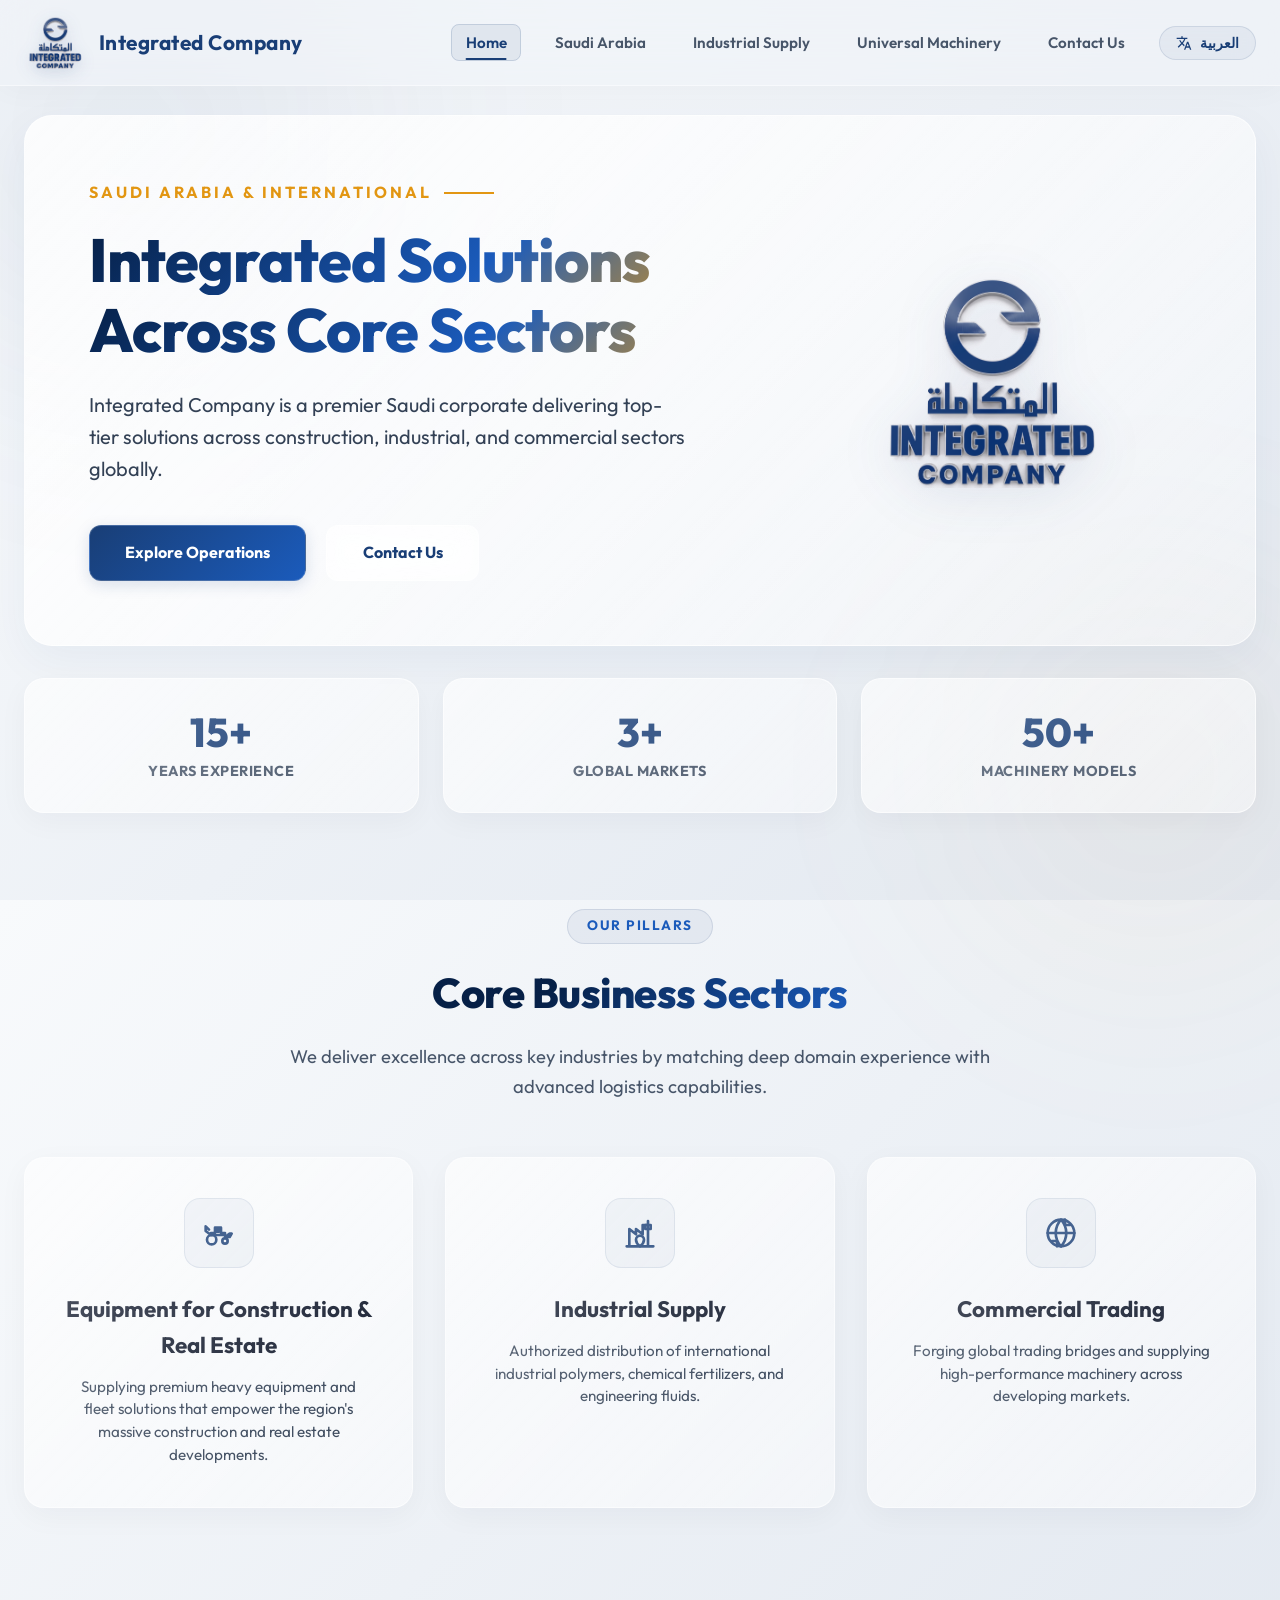
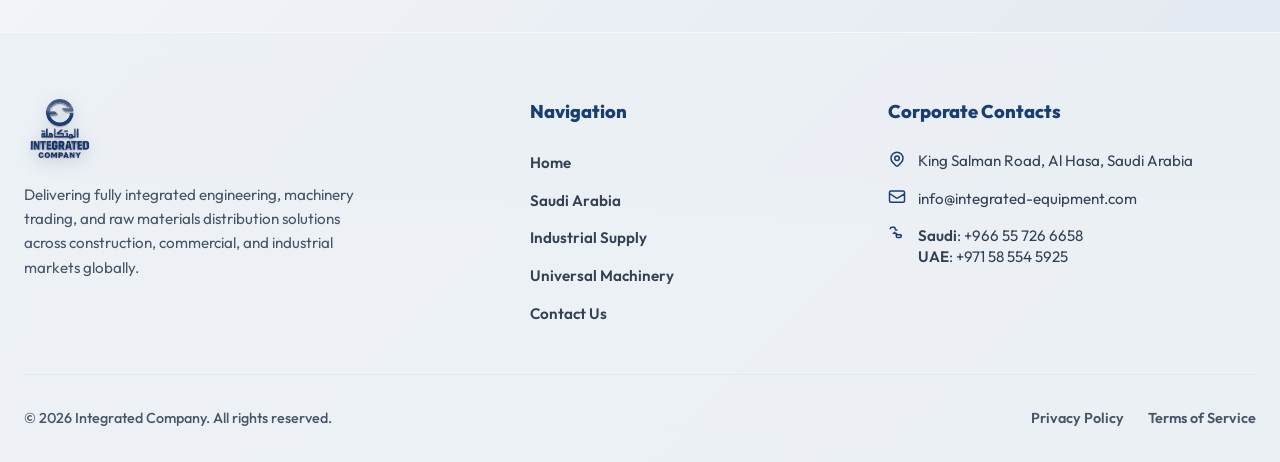
==== index.html @ f2491b8e "Fix Arabic RTL alignment, header order, and form input issues on mobile" ====
<!DOCTYPE html>
<html lang="en" dir="ltr">
<head>
  <meta charset="UTF-8">
  <meta name="viewport" content="width=device-width, initial-scale=1.0">
  <meta name="description" content="Integrated Company - Premium Saudi company delivering integrated engineering, industrial, and heavy machinery solutions across Saudi Arabia and West Africa.">
  <meta name="keywords" content="Integrated Company, Heavy Construction Equipment Saudi, SABIC Fertilizers Senegal, HDPE Polymers Dakar, NATIONAL Lubricants Senegal, Develon West Africa, Universal Machinery Group">

    <!-- SEO Meta Tags -->
    <meta name="robots" content="index, follow">
    <meta name="author" content="Integrated Company">
    <link rel="canonical" href="https://www.integrated-equipment.com/">
    <meta name="theme-color" content="#193D77">
    
    <!-- Open Graph -->
    <meta property="og:type" content="website">
    <meta property="og:title" content="Integrated Company - Heavy Equipment & Industrial Supply">
    <meta property="og:description" content="Leading supplier of Develon heavy construction equipment, SABIC industrial chemicals, and Petromin lubricants across Saudi Arabia, UAE, and West Africa.">
    <meta property="og:url" content="https://www.integrated-equipment.com/">
    <meta property="og:image" content="https://www.integrated-equipment.com/saudi_construction.png">
    <meta property="og:site_name" content="Integrated Company">
    <meta property="og:locale" content="en_US">
    <meta property="og:locale:alternate" content="ar_SA">
    
    <!-- Twitter Card -->
    <meta name="twitter:card" content="summary_large_image">
    <meta name="twitter:title" content="Integrated Company - Heavy Equipment & Industrial Supply">
    <meta name="twitter:description" content="Leading supplier of Develon heavy construction equipment, SABIC industrial chemicals, and Petromin lubricants.">
    <meta name="twitter:image" content="https://www.integrated-equipment.com/saudi_construction.png">
    


  <title>Integrated Company | Saudi Arabia & International Solutions</title>
  
  <!-- Favicon -->
  <link rel="icon" type="image/x-icon" href="favicon.ico">
  <link rel="icon" type="image/png" sizes="192x192" href="favicon.png">
  
  <!-- CSS Stylesheet -->
  <link rel="stylesheet" href="style.css?v=2.1">

    <!-- Structured Data -->
    <script type="application/ld+json">
    {
      "@context": "https://schema.org",
      "@type": "Organization",
      "name": "Integrated Company",
      "url": "https://www.integrated-equipment.com",
      "logo": "https://www.integrated-equipment.com/Integrated_Logo.png",
      "description": "Leading supplier of heavy construction equipment, industrial chemicals, and lubricants.",
      "address": {
        "@type": "PostalAddress",
        "streetAddress": "Al Mojil Tower, Level 6, King Salman Road",
        "addressLocality": "Al Hasa",
        "postalCode": "36341",
        "addressCountry": "SA"
      },
      "contactPoint": {
        "@type": "ContactPoint",
        "telephone": "+966557266658",
        "contactType": "sales",
        "email": "info@integrated-equipment.com"
      },
      "sameAs": []
    }
    </script>
</head>
<body>
  <a href="#home-section" class="skip-link" data-i18n="skip_link">Skip to main content</a>

  <!-- Floating Glowing Backdrops -->
  <div class="glow-backdrop"></div>
  <div class="glow-backdrop-2"></div>

  <!-- Header & Glass Navbar -->
  <header class="navbar" id="main-navbar">
    <div class="container">
      <a href="#" class="nav-brand" id="brand-link">
        <img src="Integrated_Logo.png" alt="Integrated Company Logo">
        <span data-i18n="nav_brand">Integrated Company</span>
      </a>
      
      <!-- Desktop Navigation -->
      <nav aria-label="Main navigation">
        <ul class="nav-links" id="navbar-links">
          <li class="active" data-page="home"><a href="#home" data-i18n="nav_home" aria-current="page">Home</a></li>
          <li data-page="saudi"><a href="#saudi" data-i18n="nav_saudi">Saudi Arabia</a></li>
          <li data-page="senegal"><a href="#senegal" data-i18n="nav_senegal">Senegal Branch</a></li>
          <li data-page="universal"><a href="#universal" data-i18n="nav_universal">Universal Machinery</a></li>
          <li data-page="contact"><a href="#contact" data-i18n="nav_contact">Contact Us</a></li>
          <li>
            <button class="btn-lang" id="lang-toggle-btn" aria-label="Switch language">
              <svg xmlns="http://www.w3.org/2000/svg" viewBox="0 0 24 24" aria-hidden="true"><path d="M12.87 15.07l-2.54-2.51.03-.03c1.74-1.94 2.98-4.17 3.71-6.53H17V4h-7V2H8v2H1v1.99h11.17C11.5 7.92 10.44 9.75 9 11.35 8.07 10.32 7.3 9.19 6.69 8h-2c.73 1.63 1.73 3.17 2.98 4.56l-5.09 5.02L4 19l5-5 3.11 3.11.76-2.04zM18.5 10h-2L12 22h2l1.12-3h4.75L21 22h2l-4.5-12zm-2.62 7l1.62-4.33L19.12 17h-3.24z"/></svg>
              <span id="lang-text">العربية</span>
            </button>
          </li>
        </ul>
      </nav>

      <!-- Mobile Menu Button -->
      <button class="mobile-menu-btn" id="mobile-toggle" aria-label="Toggle Menu">
        &#9776;
      </button>
    </div>
  </header>

  <!-- Mobile Menu Blur Backdrop -->
  <div class="mobile-menu-overlay" id="menu-overlay" aria-hidden="true"></div>

  <!-- Main Website Content -->
  <main>
    <div class="container">
      
      <!-- ==================== HOME PAGE ==================== -->
      <section id="home-section" class="page-section active">
        <!-- ==================== FLAGSHIP HERO BAR ==================== -->
        <div class="hero-bar-container glass-card">
          <div class="hero-bar-content">
            <div class="hero-tagline">
              <span data-i18n="hero_tagline">Saudi Arabia & International</span>
            </div>
            <h1 class="hero-title" id="main-hero-title">
              <span data-i18n="hero_title_1">Integrated Solutions</span>
              <span data-i18n="hero_title_2">Across Core Sectors</span>
            </h1>
            <p class="hero-desc" data-i18n="hero_desc">
              Integrated Company is a premier Saudi corporate delivering top-tier solutions across construction, industrial, and commercial sectors globally.
            </p>
            <div class="hero-buttons">
              <a href="#saudi" class="btn btn-primary" id="hero-btn-explore" data-i18n="hero_btn_explore">Explore Operations</a>
              <a href="#contact" class="btn btn-secondary" id="hero-btn-contact" data-i18n="hero_btn_contact">Contact Us</a>
            </div>
          </div>
          
          <div class="hero-bar-visual">
            <img src="Integrated_Logo.png" alt="Integrated Company Emblem" class="hero-bar-logo" width="250" height="250">
          </div>
        </div>

        <!-- Flagship Quick Stats Bar -->
        <div class="hero-stats-row">
          <div class="glass-card stat-box">
            <div class="stat-number">15+</div>
            <div class="stat-label" data-i18n="stat_years">Years Experience</div>
          </div>
          <div class="glass-card stat-box">
            <div class="stat-number">3+</div>
            <div class="stat-label" data-i18n="stat_markets">Global Markets</div>
          </div>
          <div class="glass-card stat-box">
            <div class="stat-number">50+</div>
            <div class="stat-label" data-i18n="stat_machinery">Machinery Models</div>
          </div>
        </div>

        <!-- Corporate Core Sectors Grid -->
        <div class="home-sectors">
          <div class="section-header">
            <span class="section-badge" data-i18n="sectors_badge">Our Pillars</span>
            <h2 class="section-title"><span data-i18n="sectors_title">Core Business Sectors</span></h2>
            <p class="section-desc" data-i18n="sectors_desc">We deliver excellence across key industries by matching deep domain experience with advanced logistics capabilities.</p>
          </div>
          
          <div class="sectors-grid">
            <!-- Construction Sector -->
            <div class="glass-card sector-card">
              <div class="sector-icon">
                <svg xmlns="http://www.w3.org/2000/svg" width="32" height="32" viewBox="0 0 24 24" fill="none" stroke="currentColor" stroke-width="2" stroke-linecap="round" stroke-linejoin="round" aria-hidden="true">
                  <!-- Wheels -->
                  <circle cx="6.5" cy="17" r="3.5"/>
                  <circle cx="16.5" cy="18" r="2"/>
                  <!-- Chassis & Cab -->
                  <path d="M6 13.5h10.5V12h-3V8H9v4H6z" />
                  <rect x="10" y="9" width="2" height="2" />
                  <!-- Front Loader Bucket -->
                  <path d="M16.5 15h3.5l1.5-2.5h-1.5l-3.5 2.5z" />
                  <!-- Rear Digging Backhoe Arm -->
                  <path d="M6 13.5L2 10.5V7l2.5 2.5" />
                </svg>
              </div>
              <h3 data-i18n="sector_const_title">Equipment for Construction & Real Estate</h3>
              <p data-i18n="sector_const_desc">Supplying premium heavy equipment and fleet solutions that empower the region's massive construction and real estate developments.</p>
            </div>
            
            <!-- Industrial Sector -->
            <div class="glass-card sector-card">
              <div class="sector-icon">
                <svg xmlns="http://www.w3.org/2000/svg" width="32" height="32" viewBox="0 0 24 24" fill="none" stroke="currentColor" stroke-width="2" stroke-linecap="round" stroke-linejoin="round" aria-hidden="true">
                  <path d="M2 22h20M4 22V9l5 4V9l5 4V6h4v16" />
                  <path d="M16 6h4v3h-4zM18 3v3" />
                  <path d="M12 14a3 3 0 0 1 3 3c0 2.5-3 5-3 5s-3-2.5-3-5a3 3 0 0 1 3-3z" />
                </svg>
              </div>
              <h3 data-i18n="sector_ind_title">Industrial Supply</h3>
              <p data-i18n="sector_ind_desc">Authorized distribution of international industrial polymers, chemical fertilizers, and engineering fluids.</p>
            </div>
            
            <!-- Commercial Sector -->
            <div class="glass-card sector-card">
              <div class="sector-icon">
                <svg xmlns="http://www.w3.org/2000/svg" width="32" height="32" viewBox="0 0 24 24" fill="none" stroke="currentColor" stroke-width="2" stroke-linecap="round" stroke-linejoin="round" aria-hidden="true">
                  <circle cx="12" cy="12" r="10" />
                  <path d="M2 12h20M12 2a15.3 15.3 0 0 1 4 10 15.3 15.3 0 0 1-4 10 15.3 15.3 0 0 1-4-10 15.3 15.3 0 0 1 4-10z" />
                  <path d="M19 6h-4V2M5 18h4v4" />
                </svg>
              </div>
              <h3 data-i18n="sector_comm_title">Commercial Trading</h3>
              <p data-i18n="sector_comm_desc">Forging global trading bridges and supplying high-performance machinery across developing markets.</p>
            </div>
          </div>
        </div>
      </section>

      <!-- ==================== SAUDI ARABIA OPERATIONS ==================== -->
      <section id="saudi-section" class="page-section">
        <div class="section-header">
          <span class="section-badge" data-i18n="saudi_badge">Local Market Expertise</span>
          <h2 class="section-title"><span data-i18n="saudi_title">Saudi Arabia Operations</span></h2>
          <p class="section-desc" data-i18n="saudi_desc">Providing heavy machinery logistics and shaping landscapes through specialized construction management inside the Kingdom.</p>
        </div>

        <div class="saudi-split">
          <div class="saudi-media">
            <img src="saudi_construction.png" alt="Riyadh Skyscraper Construction" loading="lazy" width="800" height="600">
          </div>
          <div class="saudi-content">
            <h3 data-i18n="saudi_subtitle">Pioneering Real Estate & Fleet Solutions</h3>
            <p data-i18n="saudi_text_1">
              In Saudi Arabia, we operate at the intersection of infrastructure development and heavy machinery trading. We specialize in the trading of high-quality heavy construction equipment and are actively engaged in the real estate sector.
            </p>
            <p data-i18n="saudi_text_2">
              Our project management division leads high-end construction efforts, executing specialized projects with uncompromising quality standards and absolute efficiency.
            </p>
            <ul class="saudi-feature-list">
              <li>
                <svg xmlns="http://www.w3.org/2000/svg" fill="none" viewBox="0 0 24 24" stroke="currentColor" aria-hidden="true"><path stroke-linecap="round" stroke-linejoin="round" stroke-width="2.5" d="M5 13l4 4L19 7"/></svg>
                <span data-i18n="saudi_feat_1">Comprehensive Fleet Solutions</span>
              </li>
              <li>
                <svg xmlns="http://www.w3.org/2000/svg" fill="none" viewBox="0 0 24 24" stroke="currentColor" aria-hidden="true"><path stroke-linecap="round" stroke-linejoin="round" stroke-width="2.5" d="M5 13l4 4L19 7"/></svg>
                <span data-i18n="saudi_feat_2">Elite Real Estate Development</span>
              </li>
              <li>
                <svg xmlns="http://www.w3.org/2000/svg" fill="none" viewBox="0 0 24 24" stroke="currentColor" aria-hidden="true"><path stroke-linecap="round" stroke-linejoin="round" stroke-width="2.5" d="M5 13l4 4L19 7"/></svg>
                <span data-i18n="saudi_feat_3">Advanced Project Management</span>
              </li>
            </ul>
          </div>
        </div>

        <!-- Equipment trading grid -->
        <h3 class="equipment-section-title" data-i18n="saudi_eq_title">Our Heavy Construction Equipment Catalog</h3>
        <div class="equipment-grid">
          <!-- Grader -->
          <div class="glass-card equipment-card">
            <div class="equipment-icon-container">
              <svg xmlns="http://www.w3.org/2000/svg" width="28" height="28" viewBox="0 0 24 24" fill="none" stroke="currentColor" stroke-width="2" stroke-linecap="round" stroke-linejoin="round" aria-hidden="true">
                <circle cx="16" cy="17" r="2" />
                <circle cx="20" cy="17" r="2" />
                <circle cx="5" cy="17" r="2" />
                <line x1="9" y1="18" x2="13" y2="15" />
                <path d="M5 15h1v-2l8-3h2v4h4v3" />
                <rect x="11" y="6" width="4" height="4" rx="1" />
                <line x1="13" y1="6" x2="13" y2="10" />
              </svg>
            </div>
            <h4 data-i18n="eq_grader_name">Motor Grader</h4>
            <p data-i18n="eq_grader_desc">Engineered for absolute leveling precision in road building and large scale architectural site preparation.</p>
          </div>
          <!-- Dozer -->
          <div class="glass-card equipment-card">
            <div class="equipment-icon-container">
              <svg xmlns="http://www.w3.org/2000/svg" width="28" height="28" viewBox="0 0 24 24" fill="none" stroke="currentColor" stroke-width="2" stroke-linecap="round" stroke-linejoin="round" aria-hidden="true">
                <rect x="4" y="14" width="13" height="4" rx="2" />
                <path d="M19 18v-5l2-1" />
                <path d="M14 15l5 1" />
                <path d="M6 14V8h6v6" />
                <rect x="8" y="9.5" width="2.5" height="2.5" />
                <path d="M4 15H2v-3" />
              </svg>
            </div>
            <h4 data-i18n="eq_dozer_name">Crawler Dozer</h4>
            <p data-i18n="eq_dozer_desc">Massive pushing power combined with heavy tracks for earthmoving across harsh desert environments.</p>
          </div>
          <!-- Backhoe -->
          <div class="glass-card equipment-card">
            <div class="equipment-icon-container">
              <svg xmlns="http://www.w3.org/2000/svg" width="28" height="28" viewBox="0 0 24 24" fill="none" stroke="currentColor" stroke-width="2" stroke-linecap="round" stroke-linejoin="round" aria-hidden="true">
                <circle cx="14" cy="16" r="3" />
                <circle cx="6" cy="17" r="2" />
                <path d="M6 15h11v-4H12V7H8v4H6z" />
                <path d="M6 14H2l-1-3h2l1 2" />
                <path d="M17 14h2l2.5-3.5 0.5-3.5-1.5 1" />
                <path d="M19 7l1.5-1.5" />
              </svg>
            </div>
            <h4 data-i18n="eq_backhoe_name">Backhoe Loader</h4>
            <p data-i18n="eq_backhoe_desc">Unmatched versatility combining a strong front loader bucket and high-reach rear digging arm.</p>
          </div>
          <!-- Excavator -->
          <div class="glass-card equipment-card">
            <div class="equipment-icon-container">
              <svg xmlns="http://www.w3.org/2000/svg" width="28" height="28" viewBox="0 0 24 24" fill="none" stroke="currentColor" stroke-width="2" stroke-linecap="round" stroke-linejoin="round" aria-hidden="true">
                <rect x="3" y="16" width="12" height="3" rx="1.5" />
                <path d="M5 16V9h6v3h3v4z" />
                <path d="M11 11l4-5 3.5 3L20 13" />
                <path d="M19.5 12.5l1.5 2h-2.5z" />
              </svg>
            </div>
            <h4 data-i18n="eq_excavator_name">Heavy Excavator</h4>
            <p data-i18n="eq_excavator_desc">High breakout forces for deep trenching, rock breaking, demolition, and massive bulk earth works.</p>
          </div>
        </div>
      </section>

      <!-- ==================== INDUSTRIAL SUPPLY & GLOBAL DISTRIBUTION ==================== -->
      <section id="senegal-section" class="page-section">
        <div class="section-header">
          <span class="section-badge" data-i18n="senegal_badge">Global Hub</span>
          <h2 class="section-title"><span data-i18n="senegal_title">Industrial Supply & Distribution</span></h2>
          <p class="section-desc" data-i18n="senegal_desc">Serving as the trusted global supplier of premium industrial polymers, agricultural agri-nutrients, and high-performance lubricants.</p>
        </div>

        <div class="senegal-split">
          <div class="senegal-content">
            <h3 data-i18n="senegal_subtitle">Global Industrial Supply & Authorized Distribution</h3>
            <p data-i18n="senegal_text_1">
              Integrated Company is an approved distributor of world-class materials and petrochemical products, primarily supplying industry-leading <strong>SABIC</strong> polymers and agri-nutrients, alongside premium <strong>PETROLUBE</strong> lubricants and engineering fluids.
            </p>
            <p data-i18n="senegal_text_2">
              We are actively increasing our supply footprint around the world and constantly expanding our product catalog. By maintaining robust, high-performance global supply chains, we support agricultural expansion, packaging manufacturers, and automotive fleets across developing international markets.
            </p>
            
            <!-- Strategic Brands Logos -->
            <div class="authorized-brands-container">
              <span class="authorized-brands-label" data-i18n="authorized_brands_label">Strategic Partners & Authorized Brands</span>
              <div class="authorized-brands-logos">
                <!-- SABIC Brand Badge -->
                <div class="brand-badge-item">
                  <img src="sabic_logo.png" alt="SABIC Logo" class="brand-logo-img" loading="lazy" width="120" height="38">
                </div>
                <!-- PETROLUBE Brand Badge -->
                <div class="brand-badge-item">
                  <svg class="brand-logo-svg" viewBox="0 0 180 50" xmlns="http://www.w3.org/2000/svg" aria-hidden="true">
                    <g transform="skewX(-12) translate(12, 3)">
                      <!-- Top slanted lines of PETROLUBE flag -->
                      <line x1="25" y1="4" x2="85" y2="4" stroke="#005A36" stroke-width="2.5" />
                      <line x1="23" y1="8" x2="83" y2="8" stroke="#005A36" stroke-width="2.5" />
                      <line x1="21" y1="12" x2="81" y2="12" stroke="#005A36" stroke-width="2.5" />
                      
                      <!-- PETRO text -->
                      <text x="0" y="44" font-family="'Outfit', 'Inter', sans-serif" font-weight="900" font-size="28" fill="#005A36">PETRO</text>
                      
                      <!-- LUBE Green Slanted Block -->
                      <polygon points="102,15 174,15 166,46 94,46" fill="#005A36" />
                      
                      <!-- LUBE text in gold inside the block -->
                      <text x="104" y="39" font-family="'Outfit', 'Inter', sans-serif" font-weight="900" font-size="25" fill="#F4B223">LUBE</text>
                    </g>
                  </svg>
                </div>
              </div>
            </div>
          </div>
          <div class="senegal-media">
            <img src="senegal_branch.png" alt="Industrial Supply and Polymers Showcase" loading="lazy" width="800" height="600">
          </div>
        </div>

        <!-- Distributed Products Grid -->
        <div class="distribution-grid">
          <!-- SABIC Polymers -->
          <div class="glass-card dist-card">
            <span class="dist-tag" data-i18n="dist_tag_plastic">Manufacturing</span>
            <h4 data-i18n="dist_hdpe_title">SABIC Polymers</h4>
            <p data-i18n="dist_hdpe_desc">
              High-density polyethylene (HDPE) and polypropylene (PP) polymers essential for blowing extrusion, injection molding, and agricultural pipe manufacturing.
            </p>
            <ul class="dist-features">
              <li>
                <svg xmlns="http://www.w3.org/2000/svg" viewBox="0 0 20 20" fill="currentColor" aria-hidden="true"><path fill-rule="evenodd" d="M10 18a8 8 0 100-16 8 8 0 000 16zm3.707-9.293a1 1 0 00-1.414-1.414L9 10.586 7.707 9.293a1 1 0 00-1.414 1.414l2 2a1 1 0 001.414 0l4-4z" clip-rule="evenodd"/></svg>
                <span data-i18n="dist_hdpe_f1">High Tensile Strength</span>
              </li>
              <li>
                <svg xmlns="http://www.w3.org/2000/svg" viewBox="0 0 20 20" fill="currentColor" aria-hidden="true"><path fill-rule="evenodd" d="M10 18a8 8 0 100-16 8 8 0 000 16zm3.707-9.293a1 1 0 00-1.414-1.414L9 10.586 7.707 9.293a1 1 0 00-1.414 1.414l2 2a1 1 0 001.414 0l4-4z" clip-rule="evenodd"/></svg>
                <span data-i18n="dist_hdpe_f2">Excellent Chemical Resistance</span>
              </li>
            </ul>
          </div>

          <!-- SABIC Agri-Nutrients -->
          <div class="glass-card dist-card">
            <span class="dist-tag" data-i18n="dist_tag_agri">Agriculture</span>
            <h4 data-i18n="dist_fertilizer_title">SABIC Agri-Nutrients</h4>
            <p data-i18n="dist_fertilizer_desc">
              Approved global distributor of SABIC's world-leading agricultural urea and chemical fertilizers, designed to maximize crop yields across diverse soil types.
            </p>
            <ul class="dist-features">
              <li>
                <svg xmlns="http://www.w3.org/2000/svg" viewBox="0 0 20 20" fill="currentColor" aria-hidden="true"><path fill-rule="evenodd" d="M10 18a8 8 0 100-16 8 8 0 000 16zm3.707-9.293a1 1 0 00-1.414-1.414L9 10.586 7.707 9.293a1 1 0 00-1.414 1.414l2 2a1 1 0 001.414 0l4-4z" clip-rule="evenodd"/></svg>
                <span data-i18n="dist_fertilizer_f1">High Nitrogen Content</span>
              </li>
              <li>
                <svg xmlns="http://www.w3.org/2000/svg" viewBox="0 0 20 20" fill="currentColor" aria-hidden="true"><path fill-rule="evenodd" d="M10 18a8 8 0 100-16 8 8 0 000 16zm3.707-9.293a1 1 0 00-1.414-1.414L9 10.586 7.707 9.293a1 1 0 00-1.414 1.414l2 2a1 1 0 001.414 0l4-4z" clip-rule="evenodd"/></svg>
                <span data-i18n="dist_fertilizer_f2">High Solubility</span>
              </li>
            </ul>
          </div>
          
          <!-- PETROLUBE Lubricants -->
          <div class="glass-card dist-card">
            <span class="dist-tag" data-i18n="dist_tag_fluid">Industrial</span>
            <h4 data-i18n="dist_lubricant_title">PETROLUBE Lubricants</h4>
            <p data-i18n="dist_lubricant_desc">
              Approved distribution of premium PETROLUBE and National heavy-duty automotive engine oils, gear oils, hydraulic fluids, and grease systems.
            </p>
            <ul class="dist-features">
              <li>
                <svg xmlns="http://www.w3.org/2000/svg" viewBox="0 0 20 20" fill="currentColor" aria-hidden="true"><path fill-rule="evenodd" d="M10 18a8 8 0 100-16 8 8 0 000 16zm3.707-9.293a1 1 0 00-1.414-1.414L9 10.586 7.707 9.293a1 1 0 00-1.414 1.414l2 2a1 1 0 001.414 0l4-4z" clip-rule="evenodd"/></svg>
                <span data-i18n="dist_lubricant_f1">Maximum Wear Protection</span>
              </li>
              <li>
                <svg xmlns="http://www.w3.org/2000/svg" viewBox="0 0 20 20" fill="currentColor" aria-hidden="true"><path fill-rule="evenodd" d="M10 18a8 8 0 100-16 8 8 0 000 16zm3.707-9.293a1 1 0 00-1.414-1.414L9 10.586 7.707 9.293a1 1 0 00-1.414 1.414l2 2a1 1 0 001.414 0l4-4z" clip-rule="evenodd"/></svg>
                <span data-i18n="dist_lubricant_f2">Thermal Stability</span>
              </li>
            </ul>
          </div>

          <!-- Global Supply Expansion -->
          <div class="glass-card dist-card">
            <span class="dist-tag" data-i18n="dist_tag_expansion">Global Reach</span>
            <h4 data-i18n="dist_expansion_title">Global Supply Expansion</h4>
            <p data-i18n="dist_expansion_desc">
              We are actively increasing our supply footprint around the world and constantly expanding our product catalog to meet growing global industrial demands.
            </p>
            <ul class="dist-features">
              <li>
                <svg xmlns="http://www.w3.org/2000/svg" viewBox="0 0 20 20" fill="currentColor" aria-hidden="true"><path fill-rule="evenodd" d="M10 18a8 8 0 100-16 8 8 0 000 16zm3.707-9.293a1 1 0 00-1.414-1.414L9 10.586 7.707 9.293a1 1 0 00-1.414 1.414l2 2a1 1 0 001.414 0l4-4z" clip-rule="evenodd"/></svg>
                <span data-i18n="dist_expansion_f1">Constantly Growing Catalog</span>
              </li>
              <li>
                <svg xmlns="http://www.w3.org/2000/svg" viewBox="0 0 20 20" fill="currentColor" aria-hidden="true"><path fill-rule="evenodd" d="M10 18a8 8 0 100-16 8 8 0 000 16zm3.707-9.293a1 1 0 00-1.414-1.414L9 10.586 7.707 9.293a1 1 0 00-1.414 1.414l2 2a1 1 0 001.414 0l4-4z" clip-rule="evenodd"/></svg>
                <span data-i18n="dist_expansion_f2">Worldwide Logistics Pipeline</span>
              </li>
            </ul>
          </div>
        </div>
      </section>

      <!-- ==================== UNIVERSAL MACHINERY GROUP ==================== -->
      <section id="universal-section" class="page-section">
        <div class="section-header">
          <span class="section-badge" data-i18n="universal_badge">Strategic Partnership</span>
          <h2 class="section-title"><span data-i18n="universal_title">Universal Machinery Group</span></h2>
          <p class="section-desc" data-i18n="universal_desc">Consolidating our heavy machinery network and engineering dominance throughout dynamic markets in West Africa.</p>
        </div>

        <div class="universal-split">
          <div class="universal-media">
            <img src="universal_machinery.png" alt="Develon Heavy Equipment on Site" loading="lazy" width="800" height="600">
          </div>
          <div class="universal-content">
            <h3 data-i18n="universal_subtitle">Strategic West African Alliance</h3>
            <p data-i18n="universal_text_1">
              Integrated Company holds an important shareholding stake in Universal Machinery Group. This solidifies our footprint in West Africa's rapid infrastructure, construction, and mining boom.
            </p>
            <p data-i18n="universal_text_2">
              As the approved distributor of Doosan (Develon) equipment, Universal Machinery Group provides top-tier machines with unparalleled after-sales support and authentic parts distribution.
            </p>
          </div>
        </div>

        <!-- Machinery grid showroom -->
        <h3 class="showcase-section-title" data-i18n="universal_showcase_title">Doosan (Develon) Equipment Range</h3>
        <div class="machinery-grid">
          <!-- Crawler Excavator -->
          <div class="glass-card machine-card">
            <div class="machine-img-box">
              <img src="develon_excavator.png" alt="Crawler Excavator" loading="lazy" width="400" height="300">
            </div>
            <div class="machine-details">
              <span class="machine-brand">Develon</span>
              <h4 data-i18n="mach_excavator_title">Crawler Excavator</h4>
              <p data-i18n="mach_excavator_desc">Designed for heavy digging, offering exceptional breakout force and high hydraulic fuel efficiency.</p>
              <div class="machine-specs">
                <div class="machine-spec-item">
                  <span data-i18n="spec_weight">Operating Weight</span>
                  <span>22.5 Tons</span>
                </div>
                <div class="machine-spec-item">
                  <span data-i18n="spec_power">Engine Power</span>
                  <span>162 HP</span>
                </div>
              </div>
            </div>
          </div>
          
          <!-- Wheel Loader -->
          <div class="glass-card machine-card">
            <div class="machine-img-box">
              <img src="develon_loader.png" alt="Wheel Loader" loading="lazy" width="400" height="300">
            </div>
            <div class="machine-details">
              <span class="machine-brand">Develon</span>
              <h4 data-i18n="mach_loader_title">Wheel Loader</h4>
              <p data-i18n="mach_loader_desc">Optimal loading capacity with double traction differentials and rapid loading cycle times.</p>
              <div class="machine-specs">
                <div class="machine-spec-item">
                  <span data-i18n="spec_bucket">Bucket Capacity</span>
                  <span>4.5 m³</span>
                </div>
                <div class="machine-spec-item">
                  <span data-i18n="spec_power">Engine Power</span>
                  <span>246 HP</span>
                </div>
              </div>
            </div>
          </div>
          
          <!-- Articulated Dump Truck -->
          <div class="glass-card machine-card">
            <div class="machine-img-box">
              <img src="develon_dump_truck.png" alt="Articulated Dump Truck" loading="lazy" width="400" height="300">
            </div>
            <div class="machine-details">
              <span class="machine-brand">Develon</span>
              <h4 data-i18n="mach_dump_title">Articulated Dump Truck</h4>
              <p data-i18n="mach_dump_desc">High-payload trucks offering continuous contact and absolute stability in steep mine quarry operations.</p>
              <div class="machine-specs">
                <div class="machine-spec-item">
                  <span data-i18n="spec_payload">Max Payload</span>
                  <span>28.0 Tons</span>
                </div>
                <div class="machine-spec-item">
                  <span data-i18n="spec_power">Engine Power</span>
                  <span>375 HP</span>
                </div>
              </div>
            </div>
          </div>
        </div>
      </section>

      <!-- ==================== CONTACT US & ABOUT ==================== -->
      <section id="contact-section" class="page-section">
        <div class="section-header">
          <span class="section-badge" data-i18n="contact_badge">Global Offices</span>
          <h2 class="section-title"><span data-i18n="contact_title">Contact Our Global Network</span></h2>
          <p class="section-desc" data-i18n="contact_desc">Connect with our business development team in Riyadh or Dakar to discover shared investment opportunities.</p>
        </div>

        <div class="contact-wrapper">
          <!-- Info Column -->
          <div class="contact-info-column">
            <div class="glass-card info-block">
              <h3 data-i18n="contact_info_title">Office Locations</h3>
              <div class="info-cards">
                <!-- Riyadh HQ -->
                <div class="info-card">
                  <div class="info-icon">
                    <svg xmlns="http://www.w3.org/2000/svg" width="20" height="20" viewBox="0 0 24 24" fill="none" stroke="currentColor" stroke-width="2" stroke-linecap="round" stroke-linejoin="round" aria-hidden="true"><path d="M21 10c0 7-9 13-9 13s-9-6-9-13a9 9 0 0 1 18 0z"/><circle cx="12" cy="10" r="3"/></svg>
                  </div>
                  <div class="info-details">
                    <h4 data-i18n="loc_riyadh_title">Saudi Arabia Headquarters</h4>
                    <p data-i18n="loc_riyadh_desc">King Fahd Road, Al Olaya District, Riyadh, Kingdom of Saudi Arabia</p>
                  </div>
                </div>
                <!-- Dakar Branch -->
                <div class="info-card">
                  <div class="info-icon">
                    <svg xmlns="http://www.w3.org/2000/svg" width="20" height="20" viewBox="0 0 24 24" fill="none" stroke="currentColor" stroke-width="2" stroke-linecap="round" stroke-linejoin="round" aria-hidden="true"><path d="M21 10c0 7-9 13-9 13s-9-6-9-13a9 9 0 0 1 18 0z"/><circle cx="12" cy="10" r="3"/></svg>
                  </div>
                  <div class="info-details">
                    <h4 data-i18n="loc_dakar_title">Senegal Operations Hub</h4>
                    <p data-i18n="loc_dakar_desc">Avenue Cheikh Anta Diop, Dakar, Republic of Senegal</p>
                  </div>
                </div>
              </div>
            </div>

          <!-- Direct Contacts Card -->
          <div class="glass-card info-block">
            <h3 data-i18n="contact_comm_title">Direct Channels</h3>
            <div class="info-cards">
              <!-- Email -->
                <div class="info-card">
                  <div class="info-icon">
                    <svg xmlns="http://www.w3.org/2000/svg" width="20" height="20" viewBox="0 0 24 24" fill="none" stroke="currentColor" stroke-width="2" stroke-linecap="round" stroke-linejoin="round" aria-hidden="true"><path d="M4 4h16c1.1 0 2 .9 2 2v12c0 1.1-.9 2-2 2H4c-1.1 0-2-.9-2-2V6c0-1.1.9-2 2-2z"/><polyline points="22,6 12,13 2,6"/></svg>
                  </div>
                  <div class="info-details">
                    <h4 data-i18n="ch_email_title">Corporate Communications</h4>
                    <p><a href="mailto:info@integrated-equipment.com">info@integrated-equipment.com</a></p>
                  </div>
                </div>
                <!-- Phone Channels -->
                <div class="info-card">
                  <div class="info-icon">
                    <svg xmlns="http://www.w3.org/2000/svg" width="20" height="20" viewBox="0 0 24 24" fill="none" stroke="currentColor" stroke-width="2" stroke-linecap="round" stroke-linejoin="round" aria-hidden="true"><path d="M22 16.92v3a2 2 0 0 1-2.18 2 19.79 19.79 0 0 1-8.63-3.07 19.5 19.5 0 0 1-6-6 19.79 19.79 0 0 1-3.07-8.67A2 2 0 0 1 4.11 2h3a2 2 0 0 1 2 1.72 12.84 12.84 0 0 0 .7 2.81 2 2 0 0 1-.45 2.11L8.09 9.91a16 16 0 0 0 6 6l1.27-1.27a2 2 0 0 1 2.11-.45 12.84 12.84 0 0 0 2.81.7A2 2 0 0 1 22 16.92z"/></svg>
                  </div>
                  <div class="info-details">
                    <h4 data-i18n="ch_phone_title">Direct Channels</h4>
                    <p><span data-i18n="phone_saudi" style="font-weight: 600;">Saudi Mobile</span>: <span dir="ltr"><a href="tel:+966557266658">+966 55 726 6658</a></span></p>
                    <p><span data-i18n="phone_uae" style="font-weight: 600;">UAE Mobile</span>: <span dir="ltr"><a href="tel:+971585545925">+971 58 554 5925</a></span></p>
                  </div>
                </div>
              </div>
            </div>
          </div>

          <!-- Glass Form Column -->
          <div class="glass-card contact-form-card" style="position: relative;">
            
            <!-- Success Overlay inside the card -->
            <div class="form-success-overlay" id="success-message">
              <div class="success-icon-container">
                <svg xmlns="http://www.w3.org/2000/svg" width="40" height="40" viewBox="0 0 20 20" fill="currentColor" aria-hidden="true"><path fill-rule="evenodd" d="M16.707 5.293a1 1 0 010 1.414l-8 8a1 1 0 01-1.414 0l-4-4a1 1 0 011.414-1.414L8 12.586l7.293-7.293a1 1 0 011.414 0z" clip-rule="evenodd"/></svg>
              </div>
              <h3 data-i18n="success_title" style="color: var(--color-accent-gold); font-size: 2rem; margin-bottom: 1rem;">Message Sent!</h3>
              <p data-i18n="success_desc" style="color: var(--color-text-light); max-width: 350px;">Thank you for contacting Integrated Company. Our international relations team will respond to your query shortly.</p>
            </div>

            <h3 class="form-title" data-i18n="form_title">Submit an Inquiry</h3>
            <p class="form-desc" data-i18n="form_desc">Reach out directly through our encrypted corporate contact channel.</p>
            
            <form id="corporate-contact-form" action="#" method="POST">
              <div class="form-grid">
                <div class="form-group">
                  <label class="form-label" for="form-name" data-i18n="label_name">Full Name</label>
                  <input type="text" class="form-input" id="form-name" required placeholder="e.g. John Doe">
                </div>
                <div class="form-group">
                  <label class="form-label" for="form-email" data-i18n="label_email">Email Address</label>
                  <input type="email" class="form-input" id="form-email" required placeholder="name@company.com">
                </div>
                <div class="form-group">
                  <label class="form-label" for="form-company" data-i18n="label_company">Company</label>
                  <input type="text" class="form-input" id="form-company" placeholder="e.g. Global Tech Ltd">
                </div>
                <div class="form-group">
                  <label class="form-label" for="form-subject" data-i18n="label_subject">Inquiry Subject</label>
                  <input type="text" class="form-input" id="form-subject" required placeholder="e.g. Equipment Supply">
                </div>
                <div class="form-group full-width">
                  <label class="form-label" for="form-message" data-i18n="label_message">Detailed Message</label>
                  <textarea class="form-textarea" id="form-message" required placeholder="Enter details about your request..."></textarea>
                </div>
              </div>
              <button type="submit" class="btn btn-primary" style="width: 100%; border-radius: 10px;" data-i18n="btn_submit">
                Send Corporate Inquiry
              </button>
            </form>
          </div>
        </div>
      </section>

    </div>
  </main>

  <!-- ==================== PREMIUM FOOTER ==================== -->
  <footer>
    <div class="container">
      <div class="footer-grid">
        <!-- Logo and Intro -->
        <div class="footer-logo-col">
          <img src="Integrated_Logo.png" alt="Integrated Company Emblem" loading="lazy" width="250" height="250">
          <p data-i18n="footer_intro">Delivering fully integrated engineering, machinery trading, and raw materials distribution solutions across construction, commercial, and industrial markets globally.</p>
        </div>
        
        <!-- Navigation -->
        <div class="footer-links-col">
          <h4 data-i18n="footer_nav_title">Navigation</h4>
          <ul class="footer-links">
            <li data-page="home"><a href="#home" data-i18n="nav_home">Home</a></li>
            <li data-page="saudi"><a href="#saudi" data-i18n="nav_saudi">Saudi Arabia</a></li>
            <li data-page="senegal"><a href="#senegal" data-i18n="nav_senegal">Senegal Branch</a></li>
            <li data-page="universal"><a href="#universal" data-i18n="nav_universal">Universal Machinery</a></li>
            <li data-page="contact"><a href="#contact" data-i18n="nav_contact">Contact Us</a></li>
          </ul>
        </div>
        
        <!-- Contacts -->
        <div class="footer-contact-col">
          <h4 data-i18n="footer_contact_title">Corporate Contacts</h4>
          <div class="footer-contact-info">
            <div class="footer-contact-item">
              <svg xmlns="http://www.w3.org/2000/svg" fill="none" viewBox="0 0 24 24" stroke="currentColor" aria-hidden="true"><path stroke-linecap="round" stroke-linejoin="round" stroke-width="2" d="M17.657 16.657L13.414 20.9a1.998 1.998 0 01-2.827 0l-4.244-4.243a8 8 0 1111.314 0z"/><path stroke-linecap="round" stroke-linejoin="round" stroke-width="2" d="M15 11a3 3 0 11-6 0 3 3 0 016 0z"/></svg>
              <span data-i18n="footer_addr">King Salman Road, Al Hasa, Saudi Arabia</span>
            </div>
            <div class="footer-contact-item">
              <svg xmlns="http://www.w3.org/2000/svg" fill="none" viewBox="0 0 24 24" stroke="currentColor" aria-hidden="true"><path stroke-linecap="round" stroke-linejoin="round" stroke-width="2" d="M3 8l7.89 5.26a2 2 0 002.22 0L22 8m-2 11H4a2 2 0 01-2-2V6a2 2 0 012-2h16a2 2 0 012 2v11a2 2 0 01-2 2z"/></svg>
              <span><a href="mailto:info@integrated-equipment.com" style="color: inherit; text-decoration: none;">info@integrated-equipment.com</a></span>
            </div>
            <div class="footer-contact-item" style="align-items: flex-start;">
              <svg xmlns="http://www.w3.org/2000/svg" fill="none" viewBox="0 0 24 24" stroke="currentColor" aria-hidden="true"><path stroke-linecap="round" stroke-linejoin="round" stroke-width="2" d="M3 5a2 2 0 012-2h3.28a1 1 0 01.94.725l.548 2.2a1 1 0 00.996.808H12m-3 3a2 2 0 002 2v3a2 2 0 002 2h3.28a1 1 0 00.94-.725l.548-2.2a1 1 0 00-.996-.808H12m0 0a2 2 0 00-2-2h-3"/></svg>
              <div>
                <p style="margin: 0;"><span data-i18n="footer_saudi" style="font-weight: 600;">Saudi</span>: <span dir="ltr"><a href="tel:+966557266658" style="color: inherit; text-decoration: none;">+966 55 726 6658</a></span></p>
                <p style="margin: 0;"><span data-i18n="footer_uae" style="font-weight: 600;">UAE</span>: <span dir="ltr"><a href="tel:+971585545925" style="color: inherit; text-decoration: none;">+971 58 554 5925</a></span></p>
              </div>
            </div>
          </div>
        </div>
      </div>
      
      <!-- Footer Bottom -->
      <div class="footer-bottom">
        <div class="footer-copyright">
          &copy; <span id="copyright-year">2026</span> <span data-i18n="footer_copy">Integrated Company. All rights reserved.</span>
        </div>
        <div class="footer-legal">
          <a href="#" data-i18n="legal_privacy">Privacy Policy</a>
          <a href="#" data-i18n="legal_terms">Terms of Service</a>
        </div>
      </div>
    </div>
  </footer>

  <!-- Web App Logic -->
  <script src="script.js?v=2.1"></script>
</body>
</html>
---- style.css ----
/*
  Integrated Company - Core Design System & Stylesheet
  Premium LIGHT Glassy & Fluidic Web Experience
*/

@import url('https://fonts.googleapis.com/css2?family=Cairo:wght@300;400;600;700;800&family=Outfit:wght@300;400;500;600;700;800&family=Inter:wght@300;400;600&display=swap');

:root {
  /* Brand Color Tokens based on dominant logo navy/royal blue */
  --primary-hue: 216;
  --primary-sat: 65%;
  --primary-light: 28%;
  
  --color-primary: hsl(var(--primary-hue), var(--primary-sat), var(--primary-light)); /* Logo Blue #193D77 */
  --color-primary-light: hsl(var(--primary-hue), 75%, 42%);
  --color-primary-dark: hsl(var(--primary-hue), 85%, 15%);
  --color-primary-glow: hsla(var(--primary-hue), var(--primary-sat), var(--primary-light), 0.15);
  
  /* Accent Gold for premium Saudi & International highlights */
  --color-accent-gold: hsl(38, 85%, 48%); /* Slightly deeper gold for premium contrast on light backgrounds */
  --color-accent-gold-rgb: 228, 142, 26;
  --color-accent-gold-light: hsl(38, 95%, 55%);
  --color-accent-gold-glow: hsla(38, 85%, 48%, 0.2);
  
  /* Premium LIGHT MODE Background and Text Colors */
  --color-bg-base: #f0f4f8; /* Soft, clean, premium cool light grey-blue */
  --color-text-white: #0f172a; /* Slate 900 for dark high-contrast headers (re-mapped to preserve HTML tags) */
  --color-text-light: #334155; /* Slate 700 for main paragraph text */
  --color-text-gray: #475569; /* Slate 600 for descriptions and tags */
  --color-text-dark: #0f172a;
  
  /* Translucent Frosted LIGHT GLASSMORPHISM Tokens */
  --color-glass-bg: rgba(255, 255, 255, 0.45); /* Frost White glassy card */
  --color-glass-bg-hover: rgba(255, 255, 255, 0.7); /* Brighter glass on hover */
  --color-glass-border: rgba(255, 255, 255, 0.55); /* Thick semi-opaque white borders */
  --color-glass-border-hover: rgba(25, 61, 119, 0.22); /* Soft brand-blue borders on hover */
  --color-glass-shadow: rgba(15, 23, 42, 0.05); /* Extremely soft shadow */
  
  /* Typography Setup */
  --font-en: 'Outfit', 'Inter', -apple-system, BlinkMacSystemFont, 'Segoe UI', sans-serif;
  --font-ar: 'Cairo', 'Outfit', sans-serif;
  
  /* Timing & Transitions */
  --transition-fluid: all 0.6s cubic-bezier(0.16, 1, 0.3, 1);
  --transition-snap: all 0.25s cubic-bezier(0.4, 0, 0.2, 1);
  
  color-scheme: light;
}

/* Reset & Global Styles */
*, *::before, *::after {
  box-sizing: border-box;
  margin: 0;
  padding: 0;
}

html {
  font-size: 16px;
  scroll-behavior: smooth;
  height: 100%;
}

body {
  font-family: var(--font-en);
  background-color: var(--color-bg-base);
  background-image: linear-gradient(135deg, #f8fafc 0%, #e2e8f0 100%);
  color: var(--color-text-light);
  min-height: 100%;
  overflow-x: hidden;
  line-height: 1.6;
  position: relative;
  -webkit-font-smoothing: antialiased;
}

/* Accessibility Skip Link */
.skip-link {
  position: absolute;
  top: -9999px;
  left: -9999px;
  height: 1px;
  width: 1px;
  overflow: hidden;
  z-index: 9999;
  padding: 1rem;
  background: var(--color-primary);
  color: white;
  font-weight: 700;
  text-decoration: none;
  border-radius: 0 0 10px 10px;
  box-shadow: 0 4px 12px rgba(25, 61, 119, 0.25);
  transition: top 0.2s, left 0.2s, right 0.2s;
}

.skip-link:focus {
  top: 0;
  left: 1rem;
  width: auto;
  height: auto;
  overflow: visible;
}

html[dir="rtl"] .skip-link:focus {
  left: auto;
  right: 1rem;
}

/* RTL Global Overrides */
html[dir="rtl"] body {
  font-family: var(--font-ar);
}

html[dir="rtl"] input,
html[dir="rtl"] textarea,
html[dir="rtl"] select {
  direction: rtl;
  text-align: right;
}

html[dir="rtl"] .form-label {
  text-align: right;
  display: block;
  letter-spacing: 0;
}

/* Scrollbar Styles */
::-webkit-scrollbar {
  width: 10px;
}
::-webkit-scrollbar-track {
  background: var(--color-bg-base);
}
::-webkit-scrollbar-thumb {
  background: rgba(25, 61, 119, 0.18);
  border-radius: 5px;
  border: 2px solid var(--color-bg-base);
}
::-webkit-scrollbar-thumb:hover {
  background: var(--color-primary-light);
}

/* Firefox Scrollbar */
html {
  scrollbar-width: thin;
  scrollbar-color: rgba(25, 61, 119, 0.18) var(--color-bg-base);
}

/* Global Glowing Gradient Backdrops (Subtle soft neon meshes in light mode) */
.glow-backdrop {
  position: fixed;
  width: 60vw;
  height: 60vw;
  top: -20vw;
  left: -20vw;
  background: radial-gradient(circle, rgba(25, 61, 119, 0.08) 0%, rgba(0, 0, 0, 0) 70%);
  z-index: -1;
  pointer-events: none;
  border-radius: 50%;
  filter: blur(80px);
  animation: floatGlow 25s infinite alternate ease-in-out;
}

.glow-backdrop-2 {
  position: fixed;
  width: 50vw;
  height: 50vw;
  bottom: -15vw;
  right: -15vw;
  background: radial-gradient(circle, rgba(228, 142, 26, 0.05) 0%, rgba(0, 0, 0, 0) 70%);
  z-index: -1;
  pointer-events: none;
  border-radius: 50%;
  filter: blur(80px);
  animation: floatGlow 30s infinite alternate-reverse ease-in-out;
}

@keyframes floatGlow {
  0% { transform: translate(0, 0) scale(1); }
  100% { transform: translate(5vw, 5vw) scale(1.15); }
}

/* Container Utility */
.container {
  width: 100%;
  max-width: 1280px;
  margin: 0 auto;
  padding: 0 1.5rem;
}

/* Premium Light Glass Navbar */
.navbar {
  position: fixed;
  top: 0;
  left: 0;
  width: 100%;
  z-index: 1100;
  background: rgba(240, 244, 248, 0.6);
  backdrop-filter: blur(20px);
  -webkit-backdrop-filter: blur(20px);
  border-bottom: 1px solid rgba(255, 255, 255, 0.5);
  box-shadow: 0 4px 30px rgba(15, 23, 42, 0.03);
  transition: var(--transition-snap);
}

.navbar.scrolled {
  background: rgba(235, 240, 245, 0.85);
  box-shadow: 0 10px 30px rgba(15, 23, 42, 0.05);
  padding: 0.35rem 0;
}

.navbar .container {
  display: flex;
  justify-content: space-between;
  align-items: center;
  height: 85px;
  transition: var(--transition-fluid);
}

.navbar.scrolled .container {
  height: 70px;
}

.nav-brand {
  display: flex;
  align-items: center;
  gap: 0.75rem;
  text-decoration: none;
  color: var(--color-primary);
  font-weight: 700;
  font-size: 1.3rem;
  letter-spacing: 0.5px;
}

.nav-brand img {
  height: 54px;
  width: auto;
  object-fit: contain;
  transition: var(--transition-fluid);
  filter: drop-shadow(0 4px 8px rgba(25, 61, 119, 0.15));
}

.navbar.scrolled .nav-brand img {
  height: 44px;
}

.nav-links {
  display: flex;
  align-items: center;
  gap: 1.25rem;
  list-style: none;
}

.nav-links a {
  color: var(--color-text-gray);
  text-decoration: none;
  font-size: 0.95rem;
  font-weight: 600;
  padding: 0.5rem 0.85rem;
  border-radius: 8px;
  transition: var(--transition-snap);
  position: relative;
}

html[dir="rtl"] .nav-links a {
  font-size: 1rem;
}

.nav-links a::after {
  content: '';
  position: absolute;
  bottom: 0;
  left: 50%;
  width: 0;
  height: 2px;
  background: var(--color-primary-light);
  transition: var(--transition-snap);
  transform: translateX(-50%);
  border-radius: 4px;
}

.nav-links a:hover {
  color: var(--color-primary-dark);
  background: rgba(25, 61, 119, 0.05);
}

.nav-links a:hover::after {
  width: 70%;
}

.nav-links li.active a {
  color: var(--color-primary);
  background: rgba(25, 61, 119, 0.08);
  border: 1px solid rgba(25, 61, 119, 0.15);
}

.nav-links li.active a::after {
  width: 60%;
  background: var(--color-primary);
}

/* Lang Toggle Button */
.btn-lang {
  background: rgba(25, 61, 119, 0.05);
  border: 1px solid rgba(25, 61, 119, 0.12);
  color: var(--color-primary);
  padding: 0.5rem 1rem;
  border-radius: 50px;
  font-weight: 700;
  cursor: pointer;
  display: flex;
  align-items: center;
  gap: 0.5rem;
  transition: var(--transition-snap);
  font-size: 0.85rem;
}

html[dir="rtl"] .btn-lang {
  font-family: var(--font-en); /* Keep EN toggle text in English styling */
}

.btn-lang:hover {
  background: var(--color-primary);
  color: #ffffff;
  border-color: var(--color-primary);
  box-shadow: 0 4px 12px rgba(25, 61, 119, 0.2);
  transform: translateY(-2px);
}

.btn-lang svg {
  width: 16px;
  height: 16px;
  fill: currentColor;
}

/* Mobile Toggle */
.mobile-menu-btn {
  display: none;
  background: none;
  border: none;
  color: var(--color-primary);
  font-size: 1.8rem;
  cursor: pointer;
  padding: 0.25rem;
  transition: var(--transition-snap);
}

.mobile-menu-btn:hover {
  color: var(--color-accent-gold);
}

/* Main Structure & Page Sections */
main {
  padding-top: 115px;
  padding-bottom: 60px;
  min-height: calc(100vh - 100px);
  position: relative;
  z-index: 10;
}

/* Page Section & Active Fade-in Fixes */
.page-section {
  display: none;
  opacity: 0;
}

.page-section.active {
  display: block;
  /* Bulletproof keyframe animation to solve LTR/RTL render engine display transition bugs */
  animation: fadeInSection 0.6s cubic-bezier(0.16, 1, 0.3, 1) forwards;
}

@keyframes fadeInSection {
  from {
    opacity: 0;
    transform: translateY(20px);
  }
  to {
    opacity: 1;
    transform: translateY(0);
  }
}

/* Premium Light Glass Cards */
.glass-card {
  background: var(--color-glass-bg);
  backdrop-filter: blur(18px);
  -webkit-backdrop-filter: blur(18px);
  border: 1px solid var(--color-glass-border);
  border-radius: 20px;
  padding: 2.5rem;
  box-shadow: 0 8px 30px rgba(15, 23, 42, 0.04);
  transition: var(--transition-fluid);
  position: relative;
  overflow: hidden;
}

.glass-card::before {
  content: '';
  position: absolute;
  top: 0;
  left: 0;
  width: 100%;
  height: 100%;
  background: linear-gradient(135deg, rgba(255, 255, 255, 0.3) 0%, rgba(255, 255, 255, 0) 100%);
  pointer-events: none;
}

.glass-card:hover {
  background: var(--color-glass-bg-hover);
  border-color: var(--color-glass-border-hover);
  box-shadow: 0 15px 40px rgba(25, 61, 119, 0.07), 0 0 15px rgba(25, 61, 119, 0.02);
  transform: translateY(-5px);
}

/* Page Headers */
.section-header {
  text-align: center;
  margin-bottom: 3.5rem;
}

.section-badge {
  display: inline-block;
  background: rgba(25, 61, 119, 0.06);
  border: 1px solid rgba(25, 61, 119, 0.12);
  color: var(--color-primary-light);
  padding: 0.35rem 1.2rem;
  border-radius: 50px;
  font-size: 0.85rem;
  font-weight: 700;
  text-transform: uppercase;
  letter-spacing: 1.5px;
  margin-bottom: 1rem;
}

html[dir="rtl"] .section-badge {
  letter-spacing: 0;
}

.section-title {
  font-size: 2.6rem;
  font-weight: 800;
  color: var(--color-text-white);
  margin-bottom: 1rem;
  position: relative;
  letter-spacing: -0.5px;
}

html[dir="rtl"] .section-title {
  font-size: 2.8rem;
  letter-spacing: 0;
}

.section-title span {
  background: linear-gradient(135deg, var(--color-primary-dark) 30%, var(--color-primary-light) 100%);
  background-clip: text;
  -webkit-background-clip: text;
  color: transparent;
  -webkit-text-fill-color: transparent;
}

.section-desc {
  font-size: 1.15rem;
  color: var(--color-text-gray);
  max-width: 700px;
  margin: 0 auto;
}

/* ==================== FLAGSHIP HERO BAR ==================== */
.hero-bar-container {
  display: grid;
  grid-template-columns: 1.25fr 0.75fr;
  gap: 3rem;
  align-items: center;
  padding: 4rem;
  margin-bottom: 2rem;
  border-radius: 28px;
  border: 1px solid rgba(255, 255, 255, 0.7);
  box-shadow: 0 15px 45px rgba(25, 61, 119, 0.05);
  background: linear-gradient(135deg, rgba(255, 255, 255, 0.75) 0%, rgba(255, 255, 255, 0.4) 100%);
}

.hero-bar-content {
  z-index: 10;
}

.hero-tagline {
  font-size: 1rem;
  font-weight: 700;
  color: var(--color-accent-gold);
  text-transform: uppercase;
  letter-spacing: 3px;
  margin-bottom: 1.2rem;
  display: flex;
  align-items: center;
  gap: 0.75rem;
}

html[dir="rtl"] .hero-tagline {
  letter-spacing: 0;
}

.hero-tagline::after {
  content: '';
  display: inline-block;
  width: 50px;
  height: 2px;
  background: var(--color-accent-gold);
}

.hero-title {
  font-size: 3.8rem;
  line-height: 1.15;
  font-weight: 800;
  margin-bottom: 1.5rem;
  letter-spacing: -1px;
}

html[dir="rtl"] .hero-title {
  font-size: 4rem;
  line-height: 1.25;
  letter-spacing: 0;
}

.hero-title span {
  display: block;
  background: linear-gradient(135deg, var(--color-primary-dark) 0%, var(--color-primary-light) 60%, var(--color-accent-gold) 100%);
  background-clip: text;
  -webkit-background-clip: text;
  color: transparent;
  -webkit-text-fill-color: transparent;
}

.hero-desc {
  font-size: 1.25rem;
  color: var(--color-text-light);
  margin-bottom: 2.5rem;
  font-weight: 400;
  max-width: 600px;
}

.hero-buttons {
  display: flex;
  gap: 1.25rem;
}

/* Fluidic Visual on Hero Bar */
.hero-bar-visual {
  display: flex;
  justify-content: center;
  align-items: center;
  position: relative;
}

.hero-bar-logo {
  max-width: 250px;
  width: 100%;
  height: auto;
  filter: drop-shadow(0 8px 25px rgba(25, 61, 119, 0.1));
  animation: floatLogo 6s infinite alternate ease-in-out;
}

@keyframes floatLogo {
  0% { transform: translateY(0px); }
  100% { transform: translateY(-10px); }
}

/* Horizontal Stats Bar underneath Hero Bar */
.hero-stats-row {
  display: grid;
  grid-template-columns: repeat(3, 1fr);
  gap: 1.5rem;
  margin-top: 2rem;
  margin-bottom: 5rem;
}

.stat-box {
  padding: 1.8rem;
  border-radius: 20px;
  text-align: center;
  border: 1px solid rgba(255, 255, 255, 0.65);
}

.stat-number {
  font-size: 2.5rem;
  font-weight: 800;
  color: var(--color-primary);
  line-height: 1.2;
  margin-bottom: 0.25rem;
}

.stat-label {
  font-size: 0.9rem;
  color: var(--color-text-gray);
  text-transform: uppercase;
  font-weight: 700;
  letter-spacing: 0.5px;
}

/* Premium Buttons */
.btn {
  display: inline-flex;
  align-items: center;
  justify-content: center;
  padding: 0.9rem 2.2rem;
  border-radius: 12px;
  font-size: 1rem;
  font-weight: 700;
  cursor: pointer;
  transition: var(--transition-fluid);
  text-decoration: none;
  position: relative;
  overflow: hidden;
}

.btn-primary {
  background: linear-gradient(135deg, var(--color-primary) 0%, var(--color-primary-light) 100%);
  color: #ffffff;
  border: 1px solid rgba(255, 255, 255, 0.2);
  box-shadow: 0 4px 15px rgba(25, 61, 119, 0.15);
}

.btn-primary::before {
  content: '';
  position: absolute;
  top: 0;
  left: -100%;
  width: 100%;
  height: 100%;
  background: linear-gradient(90deg, rgba(255,255,255,0) 0%, rgba(255,255,255,0.2) 50%, rgba(255,255,255,0) 100%);
  transition: all 0.6s ease;
}

.btn-primary:hover::before {
  left: 100%;
}

.btn-primary:hover {
  transform: translateY(-3px);
  box-shadow: 0 8px 25px rgba(25, 61, 119, 0.22), 0 0 15px rgba(228, 142, 26, 0.1);
  border-color: rgba(228, 142, 26, 0.2);
}

.btn-secondary {
  background: rgba(255, 255, 255, 0.5);
  border: 1px solid var(--color-glass-border);
  color: var(--color-primary);
  backdrop-filter: blur(10px);
  -webkit-backdrop-filter: blur(10px);
}

.btn-secondary:hover {
  background: rgba(255, 255, 255, 0.85);
  border-color: rgba(25, 61, 119, 0.25);
  transform: translateY(-3px);
}

/* Accessible Focus Styles */
.nav-links a:focus-visible,
.btn:focus-visible,
.btn-primary:focus-visible,
.btn-secondary:focus-visible,
.btn-lang:focus-visible,
.mobile-menu-btn:focus-visible,
.footer-links a:focus-visible,
.footer-legal a:focus-visible,
.info-details a:focus-visible {
  outline: 2px solid var(--color-primary-light);
  outline-offset: 3px;
  border-radius: 4px;
}

html[dir="rtl"] .btn-primary::before {
  left: auto;
  right: -100%;
}

html[dir="rtl"] .btn-primary:hover::before {
  right: 100%;
  left: auto;
}

/* SECTOR QUICK CARDS HOME */
.home-sectors {
  margin-top: 6rem;
}

.sectors-grid {
  display: grid;
  grid-template-columns: repeat(3, 1fr);
  gap: 2rem;
  margin-top: 3rem;
}

.sector-card {
  text-align: center;
}

.sector-icon {
  width: 70px;
  height: 70px;
  border-radius: 16px;
  background: rgba(25, 61, 119, 0.05);
  border: 1px solid rgba(25, 61, 119, 0.1);
  display: flex;
  align-items: center;
  justify-content: center;
  margin: 0 auto 1.5rem auto;
  color: var(--color-primary);
  transition: var(--transition-fluid);
}

.sector-card:hover .sector-icon {
  background: var(--color-primary);
  color: #ffffff;
  transform: scale(1.1) rotate(5deg);
  box-shadow: 0 6px 15px rgba(25, 61, 119, 0.2);
}

.sector-card h3 {
  font-size: 1.4rem;
  margin-bottom: 0.75rem;
  font-weight: 700;
  color: var(--color-text-white);
}

.sector-card p {
  color: var(--color-text-light);
  font-size: 0.95rem;
  line-height: 1.5;
}

/* SECTION 2 - SAUDI ARABIA */
.saudi-split {
  display: grid;
  grid-template-columns: 1.1fr 0.9fr;
  gap: 3.5rem;
  align-items: center;
  margin-bottom: 4rem;
}

.saudi-media {
  position: relative;
  border-radius: 24px;
  overflow: hidden;
  border: 1px solid rgba(255, 255, 255, 0.7);
  box-shadow: 0 12px 35px rgba(15, 23, 42, 0.07);
  aspect-ratio: 4 / 3;
}

.saudi-media img {
  width: 100%;
  height: 100%;
  object-fit: cover;
  transition: var(--transition-fluid);
}

.saudi-media::after {
  content: '';
  position: absolute;
  top: 0;
  left: 0;
  width: 100%;
  height: 100%;
  background: linear-gradient(to top, rgba(240, 244, 248, 0.4) 0%, rgba(0, 0, 0, 0) 60%);
}

.saudi-media:hover img {
  transform: scale(1.05);
}

.saudi-content h3 {
  font-size: 1.8rem;
  font-weight: 800;
  margin-bottom: 1rem;
  color: var(--color-primary);
}

.saudi-content p {
  font-size: 1.05rem;
  color: var(--color-text-light);
  margin-bottom: 1.5rem;
}

.saudi-feature-list {
  list-style: none;
}

.saudi-feature-list li {
  display: flex;
  align-items: center;
  gap: 0.75rem;
  margin-bottom: 0.85rem;
  font-weight: 600;
  color: var(--color-text-light);
}

.saudi-feature-list li svg {
  color: var(--color-accent-gold);
  flex-shrink: 0;
  width: 20px;
  height: 20px;
}

/* Equipment Grid */
.equipment-section-title {
  text-align: center;
  font-size: 1.8rem;
  font-weight: 800;
  margin-top: 5rem;
  margin-bottom: 2.5rem;
  color: var(--color-text-white);
}

.equipment-grid {
  display: grid;
  grid-template-columns: repeat(4, 1fr);
  gap: 1.5rem;
}

.equipment-card {
  padding: 2rem;
  text-align: center;
  border-radius: 18px;
  transition: var(--transition-fluid);
}

.equipment-icon-container {
  width: 64px;
  height: 64px;
  border-radius: 50%;
  background: rgba(25, 61, 119, 0.05);
  border: 1px solid rgba(25, 61, 119, 0.1);
  display: flex;
  align-items: center;
  justify-content: center;
  margin: 0 auto 1.25rem auto;
  color: var(--color-primary);
  transition: var(--transition-snap);
}

.equipment-card:hover .equipment-icon-container {
  background: var(--color-primary);
  color: #ffffff;
  border-color: var(--color-primary);
  box-shadow: 0 6px 15px rgba(25, 61, 119, 0.2);
  transform: translateY(-2px) scale(1.05);
}

.equipment-card h4 {
  font-size: 1.2rem;
  margin-bottom: 0.5rem;
  font-weight: 700;
  color: var(--color-text-white);
}

.equipment-card p {
  font-size: 0.9rem;
  color: var(--color-text-light);
  line-height: 1.4;
}

/* SECTION 3 - SENEGAL */
.senegal-split {
  display: grid;
  grid-template-columns: 0.95fr 1.05fr;
  gap: 3.5rem;
  align-items: center;
  margin-bottom: 4rem;
}

.senegal-media {
  position: relative;
  border-radius: 24px;
  overflow: hidden;
  border: 1px solid rgba(255, 255, 255, 0.7);
  box-shadow: 0 12px 35px rgba(15, 23, 42, 0.07);
  aspect-ratio: 4 / 3;
}

.senegal-media img {
  width: 100%;
  height: 100%;
  object-fit: cover;
  transition: var(--transition-fluid);
}

.senegal-media::after {
  content: '';
  position: absolute;
  top: 0;
  left: 0;
  width: 100%;
  height: 100%;
  background: linear-gradient(to top, rgba(240, 244, 248, 0.4) 0%, rgba(0, 0, 0, 0) 60%);
}

.senegal-media:hover img {
  transform: scale(1.05);
}

.senegal-content h3 {
  font-size: 1.8rem;
  font-weight: 800;
  margin-bottom: 1rem;
  color: var(--color-primary);
}

.senegal-content p {
  font-size: 1.05rem;
  color: var(--color-text-light);
  margin-bottom: 1.5rem;
}

/* Strategic Authorized Brand Badges for Industrial Supply */
.authorized-brands-container {
  margin-top: 2rem;
  padding: 1.5rem 2rem;
  background: rgba(255, 255, 255, 0.4);
  border: 1px solid var(--color-glass-border);
  border-radius: 16px;
  backdrop-filter: blur(10px);
  -webkit-backdrop-filter: blur(10px);
  max-width: 480px;
}

.authorized-brands-label {
  display: block;
  font-size: 0.8rem;
  font-weight: 700;
  text-transform: uppercase;
  color: var(--color-primary-light);
  letter-spacing: 1px;
  margin-bottom: 0.85rem;
}

html[dir="rtl"] .authorized-brands-label {
  letter-spacing: 0;
}

.authorized-brands-logos {
  display: flex;
  gap: 1.25rem;
  align-items: center;
}

.brand-badge-item {
  background: rgba(255, 255, 255, 0.7);
  border: 1px solid rgba(25, 61, 119, 0.08);
  border-radius: 12px;
  padding: 0.4rem 1.25rem;
  display: flex;
  align-items: center;
  justify-content: center;
  transition: var(--transition-snap);
}

.brand-badge-item:hover {
  background: #ffffff;
  border-color: rgba(25, 61, 119, 0.2);
  box-shadow: 0 4px 12px rgba(25, 61, 119, 0.08);
  transform: translateY(-2px);
}

.brand-logo-svg,
.brand-logo-img {
  height: 38px;
  width: auto;
  object-fit: contain;
}

.distribution-grid {
  display: grid;
  grid-template-columns: repeat(4, 1fr);
  gap: 1.5rem;
  margin-top: 4rem;
}

.dist-card {
  padding: 2.2rem 1.8rem;
  display: flex;
  flex-direction: column;
  height: 100%;
}

.dist-tag {
  font-size: 0.75rem;
  font-weight: 700;
  color: var(--color-accent-gold);
  text-transform: uppercase;
  letter-spacing: 1px;
  margin-bottom: 0.5rem;
}

.dist-card h4 {
  font-size: 1.35rem;
  font-weight: 700;
  margin-bottom: 1rem;
  color: var(--color-text-white);
  border-bottom: 1px solid rgba(25, 61, 119, 0.08);
  padding-bottom: 0.75rem;
}

.dist-card p {
  font-size: 0.9rem;
  color: var(--color-text-light);
  line-height: 1.5;
  margin-bottom: 1.5rem;
  flex-grow: 1;
}

.dist-features {
  list-style: none;
}

.dist-features li {
  display: flex;
  align-items: center;
  gap: 0.5rem;
  font-size: 0.85rem;
  color: var(--color-text-gray);
  margin-bottom: 0.5rem;
}

.dist-features li svg {
  color: var(--color-accent-gold);
  width: 14px;
  height: 14px;
  flex-shrink: 0;
}

/* SECTION 4 - UNIVERSAL MACHINERY GROUP */
.universal-split {
  display: grid;
  grid-template-columns: 1.15fr 0.85fr;
  gap: 3.5rem;
  align-items: center;
  margin-bottom: 4rem;
}

.universal-media {
  position: relative;
  border-radius: 24px;
  overflow: hidden;
  border: 1px solid rgba(255, 255, 255, 0.7);
  box-shadow: 0 12px 35px rgba(15, 23, 42, 0.07);
  aspect-ratio: 4 / 3;
}

.universal-media img {
  width: 100%;
  height: 100%;
  object-fit: cover;
  transition: var(--transition-fluid);
}

.universal-media::after {
  content: '';
  position: absolute;
  top: 0;
  left: 0;
  width: 100%;
  height: 100%;
  background: linear-gradient(to top, rgba(240, 244, 248, 0.4) 0%, rgba(0, 0, 0, 0) 60%);
}

.universal-media:hover img {
  transform: scale(1.05);
}

.universal-content h3 {
  font-size: 1.8rem;
  font-weight: 800;
  margin-bottom: 1.25rem;
  color: var(--color-primary);
}

.universal-content p {
  font-size: 1.05rem;
  color: var(--color-text-light);
  margin-bottom: 1.5rem;
}

/* Develon Machinery Showcase */
.showcase-section-title {
  text-align: center;
  font-size: 1.8rem;
  font-weight: 800;
  margin-top: 5rem;
  margin-bottom: 2.5rem;
  color: var(--color-text-white);
}

.machinery-grid {
  display: grid;
  grid-template-columns: repeat(3, 1fr);
  gap: 2rem;
}

.machine-card {
  padding: 0;
  border-radius: 20px;
  overflow: hidden;
}

.machine-img-box {
  width: 100%;
  height: 200px;
  background: rgba(25, 61, 119, 0.03);
  border-bottom: 1px solid rgba(25, 61, 119, 0.06);
  display: flex;
  align-items: center;
  justify-content: center;
  overflow: hidden;
  position: relative;
}

.machine-img-box img {
  width: 100%;
  height: 100%;
  object-fit: cover;
  opacity: 0.9;
  transition: var(--transition-fluid);
}

.machine-card:hover .machine-img-box img {
  transform: scale(1.08);
  opacity: 1;
}

.machine-details {
  padding: 2rem;
}

.machine-brand {
  font-size: 0.75rem;
  font-weight: 700;
  color: var(--color-accent-gold);
  text-transform: uppercase;
  letter-spacing: 1px;
  margin-bottom: 0.5rem;
}

.machine-details h4 {
  font-size: 1.25rem;
  font-weight: 700;
  color: var(--color-text-white);
  margin-bottom: 0.5rem;
}

.machine-details p {
  font-size: 0.9rem;
  color: var(--color-text-light);
  line-height: 1.5;
  margin-bottom: 1.25rem;
}

.machine-specs {
  display: flex;
  justify-content: space-between;
  border-top: 1px solid rgba(25, 61, 119, 0.05);
  padding-top: 1rem;
  font-size: 0.8rem;
}

.machine-spec-item {
  display: flex;
  flex-direction: column;
}

.machine-spec-item span:first-child {
  color: var(--color-text-gray);
  margin-bottom: 0.15rem;
}

.machine-spec-item span:last-child {
  color: var(--color-primary);
  font-weight: 700;
}

/* SECTION 5 - ABOUT & CONTACT */
.contact-wrapper {
  display: grid;
  grid-template-columns: 0.9fr 1.1fr;
  gap: 3.5rem;
  align-items: stretch;
}

.contact-info-column {
  display: flex;
  flex-direction: column;
  justify-content: space-between;
  gap: 2rem;
}

.info-block h3 {
  font-size: 1.5rem;
  font-weight: 800;
  margin-bottom: 1.5rem;
  color: var(--color-primary);
}

.info-cards {
  display: flex;
  flex-direction: column;
  gap: 1.25rem;
}

.info-card {
  display: flex;
  align-items: flex-start;
  gap: 1.25rem;
  padding: 1.5rem;
  border-radius: 16px;
}

.info-icon {
  width: 48px;
  height: 48px;
  border-radius: 12px;
  background: rgba(25, 61, 119, 0.05);
  border: 1px solid rgba(25, 61, 119, 0.1);
  display: flex;
  align-items: center;
  justify-content: center;
  color: var(--color-primary);
  flex-shrink: 0;
}

.info-details h4 {
  font-size: 1.05rem;
  font-weight: 700;
  color: var(--color-text-white);
  margin-bottom: 0.25rem;
}

.info-details p {
  font-size: 0.9rem;
  color: var(--color-text-light);
  line-height: 1.4;
}

.info-details a {
  color: var(--color-primary);
  text-decoration: none;
  font-weight: 600;
  transition: var(--transition-snap);
}

.info-details a:hover {
  color: var(--color-accent-gold);
}

/* Contact Form */
.contact-form-card {
  padding: 3rem;
}

.form-title {
  font-size: 1.8rem;
  font-weight: 800;
  color: var(--color-text-white);
  margin-bottom: 0.5rem;
}

.form-desc {
  font-size: 0.95rem;
  color: var(--color-text-gray);
  margin-bottom: 2rem;
}

.form-grid {
  display: grid;
  grid-template-columns: 1fr 1fr;
  gap: 1.5rem;
  margin-bottom: 1.5rem;
}

.form-group {
  display: flex;
  flex-direction: column;
  gap: 0.5rem;
}

.form-group.full-width {
  grid-column: span 2;
}

.form-label {
  font-size: 0.85rem;
  font-weight: 700;
  color: var(--color-text-light);
  letter-spacing: 0.5px;
}

html[dir="rtl"] .form-label {
  letter-spacing: 0;
}

.form-input, .form-textarea {
  background: rgba(255, 255, 255, 0.6);
  border: 1px solid var(--color-glass-border);
  border-radius: 10px;
  color: var(--color-text-dark);
  padding: 0.85rem 1rem;
  font-family: inherit;
  font-size: 0.95rem;
  transition: var(--transition-fluid);
  width: 100%;
}

.form-input:focus, .form-textarea:focus {
  outline: none;
  background: #ffffff;
  border-color: var(--color-primary-light);
  box-shadow: 0 0 10px rgba(25, 61, 119, 0.08);
}

.form-textarea {
  resize: vertical;
  min-height: 120px;
}

/* Form success message overlay */
.form-success-overlay {
  position: absolute;
  top: 0;
  left: 0;
  width: 100%;
  height: 100%;
  background: rgba(255, 255, 255, 0.92);
  backdrop-filter: blur(8px);
  -webkit-backdrop-filter: blur(8px);
  border-radius: 20px;
  display: flex;
  flex-direction: column;
  align-items: center;
  justify-content: center;
  gap: 1rem;
  opacity: 0;
  pointer-events: none;
  transition: opacity 0.5s ease;
  z-index: 50;
}

.form-success-overlay.show {
  opacity: 1;
  pointer-events: auto;
}

.success-icon-container {
  width: 80px;
  height: 80px;
  border-radius: 50%;
  background: rgba(25, 61, 119, 0.05);
  border: 2px solid var(--color-primary);
  display: flex;
  align-items: center;
  justify-content: center;
  color: var(--color-primary);
  margin-bottom: 1.5rem;
  animation: scaleSuccess 0.5s cubic-bezier(0.175, 0.885, 0.32, 1.275) forwards;
}

@keyframes scaleSuccess {
  0% { transform: scale(0.6); opacity: 0; }
  100% { transform: scale(1); opacity: 1; }
}

/* PREMIUM FOOTER */
footer {
  position: relative;
  z-index: 10;
  background: rgba(235, 240, 245, 0.85);
  backdrop-filter: blur(15px);
  -webkit-backdrop-filter: blur(15px);
  border-top: 1px solid rgba(255, 255, 255, 0.5);
  padding: 4rem 0 2rem 0;
  margin-top: 4rem;
}

.footer-grid {
  display: grid;
  grid-template-columns: 1.2fr 0.8fr 1fr;
  gap: 4rem;
  margin-bottom: 3rem;
}

.footer-logo-col {
  display: flex;
  flex-direction: column;
  gap: 1.5rem;
}

.footer-logo-col img {
  height: 62px;
  width: auto;
  align-self: flex-start;
  filter: drop-shadow(0 4px 8px rgba(25, 61, 119, 0.15));
}

html[dir="rtl"] .footer-logo-col img {
  align-self: flex-start;
}

.footer-logo-col p {
  color: var(--color-text-gray);
  font-size: 0.95rem;
  line-height: 1.6;
  max-width: 340px;
}

.footer-links-col h4, .footer-contact-col h4 {
  font-size: 1.15rem;
  font-weight: 800;
  margin-bottom: 1.5rem;
  color: var(--color-primary);
  position: relative;
}

.footer-links {
  list-style: none;
  display: flex;
  flex-direction: column;
  gap: 0.75rem;
}

.footer-links a {
  color: var(--color-text-light);
  text-decoration: none;
  font-size: 0.95rem;
  font-weight: 600;
  transition: var(--transition-snap);
}

.footer-links a:hover {
  color: var(--color-accent-gold);
  padding-left: 5px;
}

html[dir="rtl"] .footer-links a:hover {
  padding-left: 0;
  padding-right: 5px;
}

.footer-contact-info {
  display: flex;
  flex-direction: column;
  gap: 1rem;
}

.footer-contact-item {
  display: flex;
  gap: 0.75rem;
  font-size: 0.95rem;
  color: var(--color-text-light);
  line-height: 1.4;
}

.footer-contact-item svg {
  color: var(--color-primary);
  width: 18px;
  height: 18px;
  flex-shrink: 0;
}

.footer-bottom {
  border-top: 1px solid rgba(25, 61, 119, 0.05);
  padding-top: 2rem;
  display: flex;
  justify-content: space-between;
  align-items: center;
  font-size: 0.9rem;
  color: var(--color-text-gray);
}

.footer-copyright {
  font-weight: 500;
}

.footer-legal {
  display: flex;
  gap: 1.5rem;
}

.footer-legal a {
  color: var(--color-text-gray);
  text-decoration: none;
  font-weight: 600;
  transition: var(--transition-snap);
}

.footer-legal a:hover {
  color: var(--color-primary);
}

/* =========================================
   RESPONSIVE DESIGN (PC & MOBILE COMPATIBLE)
   ========================================= */

@media (max-width: 1024px) {
  /* Tables and small desktops */
  .hero-title {
    font-size: 3.2rem;
  }
  
  html[dir="rtl"] .hero-title {
    font-size: 3.4rem;
  }
  
  .sectors-grid {
    gap: 1.5rem;
  }
  
  .equipment-grid {
    grid-template-columns: repeat(2, 1fr);
  }
  
  .distribution-grid {
    grid-template-columns: repeat(2, 1fr);
    gap: 1.25rem;
  }
  
  .machinery-grid {
    grid-template-columns: repeat(2, 1fr);
  }
}

@media (max-width: 900px) {
  /* Smaller screens, medium tablets */
  .navbar .container {
    height: 75px;
  }
  
  main {
    padding-top: 95px;
  }
  
  /* Split layouts stack */
  .hero-bar-container, 
  .saudi-split, 
  .senegal-split, 
  .universal-split, 
  .contact-wrapper {
    grid-template-columns: 1fr;
    gap: 2.5rem;
  }
  
  .hero-bar-content {
    text-align: center;
    display: flex;
    flex-direction: column;
    align-items: center;
  }
  
  .hero-tagline {
    justify-content: center;
  }
  
  .hero-desc {
    margin-left: auto;
    margin-right: auto;
  }
  
  .hero-bar-visual {
    order: -1; /* Place visual on top for tablets */
  }
  
  .saudi-media, .senegal-media, .universal-media {
    max-width: 600px;
    margin: 0 auto;
  }
  
  .footer-grid {
    grid-template-columns: 1fr 1fr;
    gap: 2.5rem;
  }
  
  .footer-logo-col {
    grid-column: span 2;
  }
}

@media (max-width: 768px) {
  /* Mobile Portrait and Landscape */
  html {
    font-size: 15px;
  }
  
  .section-title {
    font-size: 2.2rem;
  }
  
  html[dir="rtl"] .section-title {
    font-size: 2.4rem;
  }
  
  .section-header {
    margin-bottom: 2.5rem;
  }
  
  /* Mobile Menu Button Shows */
  .mobile-menu-btn {
    display: block;
  }
  
  /* Nav Links convert to mobile sliding overlay */
  .nav-links {
    position: fixed;
    top: 0;
    right: 0;
    width: 80vw;
    max-width: 320px;
    height: 100vh;
    background: #f0f4f8;
    border-left: 1px solid var(--color-glass-border);
    flex-direction: column;
    justify-content: center;
    align-items: center;
    gap: 2rem;
    z-index: 1010;
    transform: translateX(100%);
    transition: transform 0.5s cubic-bezier(0.16, 1, 0.3, 1);
    box-shadow: -10px 0 40px rgba(15, 23, 42, 0.1);
    overflow-y: auto;
  }

  .nav-links li {
    width: 100%;
    text-align: center;
  }

  .nav-links a {
    display: block;
    width: 100%;
    padding: 0.75rem 1.5rem;
    touch-action: manipulation;
    cursor: pointer;
    -webkit-tap-highlight-color: rgba(25, 61, 119, 0.1);
  }
  
  html[dir="rtl"] .nav-links {
    right: auto;
    left: 0;
    border-left: none;
    border-right: 1px solid var(--color-glass-border);
    transform: translateX(-100%);
    transition: transform 0.5s cubic-bezier(0.16, 1, 0.3, 1);
    box-shadow: 10px 0 40px rgba(15, 23, 42, 0.1);
  }
  
  .nav-links.active {
    transform: translateX(0);
  }
  
  html[dir="rtl"] .nav-links.active {
    transform: translateX(0);
  }
  
  /* Smooth mobile menu overlay */
  .mobile-menu-overlay {
    position: fixed;
    top: 0;
    left: 0;
    width: 100vw;
    height: 100vh;
    background: rgba(15, 23, 42, 0.35);
    z-index: 1005;
    opacity: 0;
    pointer-events: none;
    transition: opacity 0.3s ease;
  }
  
  .mobile-menu-overlay.active {
    opacity: 1;
    pointer-events: auto;
  }

  .hero-bar-container {
    padding: 2.5rem;
  }
  
  /* Grids convert to stack */
  .hero-stats-row {
    grid-template-columns: 1fr;
    gap: 1.25rem;
    margin-bottom: 3.5rem;
  }

  .sectors-grid, 
  .distribution-grid, 
  .machinery-grid {
    grid-template-columns: 1fr;
    gap: 1.5rem;
  }
  
  .form-grid {
    grid-template-columns: 1fr;
  }
  
  .form-group.full-width {
    grid-column: span 1;
  }
  
  .contact-form-card {
    padding: 2rem;
  }
  
  .footer-grid {
    grid-template-columns: 1fr;
    gap: 2rem;
  }
  
  .footer-logo-col {
    grid-column: span 1;
  }
  
  .footer-bottom {
    flex-direction: column;
    gap: 1rem;
    text-align: center;
  }

  /* ==================== RTL MOBILE ALIGNMENT ==================== */

  /* Hero section - RTL text alignment on mobile */
  html[dir="rtl"] .hero-bar-content {
    text-align: center;
  }

  html[dir="rtl"] .hero-tagline {
    justify-content: center;
  }

  html[dir="rtl"] .hero-desc {
    text-align: center;
  }

  /* Split sections - stack content properly in RTL */
  html[dir="rtl"] .saudi-split,
  html[dir="rtl"] .senegal-split,
  html[dir="rtl"] .universal-split {
    direction: rtl;
  }

  html[dir="rtl"] .saudi-content,
  html[dir="rtl"] .senegal-content,
  html[dir="rtl"] .universal-content {
    text-align: right;
  }

  html[dir="rtl"] .saudi-content h3,
  html[dir="rtl"] .senegal-content h3,
  html[dir="rtl"] .universal-content h3,
  html[dir="rtl"] .saudi-content p,
  html[dir="rtl"] .senegal-content p,
  html[dir="rtl"] .universal-content p {
    text-align: right;
  }

  /* Feature lists, equipment catalog and sector cards - centered/natural in RTL */

  /* Distribution cards - Corrected RTL alignment */
  html[dir="rtl"] .dist-card h4,
  html[dir="rtl"] .dist-card p {
    text-align: right;
  }

  html[dir="rtl"] .dist-tag {
    text-align: right;
  }

  /* Machinery Showcase - Explicit RTL alignment */
  html[dir="rtl"] .machine-brand,
  html[dir="rtl"] .machine-details h4,
  html[dir="rtl"] .machine-details p {
    text-align: right;
  }

  /* Contact info cards - RTL alignment */
  html[dir="rtl"] .info-card {
    text-align: right;
  }

  html[dir="rtl"] .info-block h3 {
    text-align: right;
  }

  html[dir="rtl"] .info-details h4,
  html[dir="rtl"] .info-details p {
    text-align: right;
  }

  /* Contact form - RTL alignment */
  html[dir="rtl"] .contact-wrapper {
    direction: rtl;
  }

  html[dir="rtl"] .form-title,
  html[dir="rtl"] .form-desc {
    text-align: right;
  }

  html[dir="rtl"] .form-input,
  html[dir="rtl"] .form-textarea {
    text-align: right;
  }

  /* Footer RTL */
  html[dir="rtl"] .footer-logo-col {
    text-align: right;
  }

  html[dir="rtl"] .footer-col h4 {
    text-align: right;
  }

  html[dir="rtl"] .footer-links a {
    text-align: right;
  }

  html[dir="rtl"] .footer-contact-item {
    text-align: right;
  }

  /* Strategic Brands mobile optimizations */
  .authorized-brands-container {
    padding: 1rem 1.25rem;
    max-width: 100%;
  }

  .authorized-brands-logos {
    flex-wrap: wrap;
    gap: 1rem;
  }
}

@media (max-width: 600px) {
  .hero-bar-container {
    padding: 2.5rem;
  }

  .hero-title {
    font-size: 2.8rem;
  }

  html[dir="rtl"] .hero-title {
    font-size: 3rem;
  }

  .section-title {
    font-size: 2rem;
  }

  .equipment-grid {
    grid-template-columns: 1fr;
  }

  .supply-grid {
    grid-template-columns: 1fr;
  }
}

@media (max-width: 480px) {
  /* Small Mobile Devices */
  .hero-bar-container {
    padding: 2rem;
  }

  .hero-title {
    font-size: 2.6rem;
  }
  
  html[dir="rtl"] .hero-title {
    font-size: 2.8rem;
  }
  
  .hero-desc {
    font-size: 1.1rem;
  }
  
  .hero-buttons {
    flex-direction: column;
    width: 100%;
  }
  
  .btn {
    width: 100%;
  }
  
  .glass-card {
    padding: 1.5rem;
  }
  
  .equipment-grid {
    grid-template-columns: 1fr;
  }
}

@media (prefers-reduced-motion: reduce) {
  *, *::before, *::after {
    animation-duration: 0.01ms !important;
    animation-iteration-count: 1 !important;
    transition-duration: 0.01ms !important;
    scroll-behavior: auto !important;
  }
}

@media print {
  .navbar, .glow-backdrop, .glow-backdrop-2, .mobile-menu-overlay, .mobile-menu-btn {
    display: none !important;
  }
  body {
    background: white !important;
    color: black !important;
  }
  .glass-card {
    background: white !important;
    backdrop-filter: none !important;
    box-shadow: none !important;
    border: 1px solid #ddd !important;
  }
  main {
    padding-top: 0 !important;
  }
}
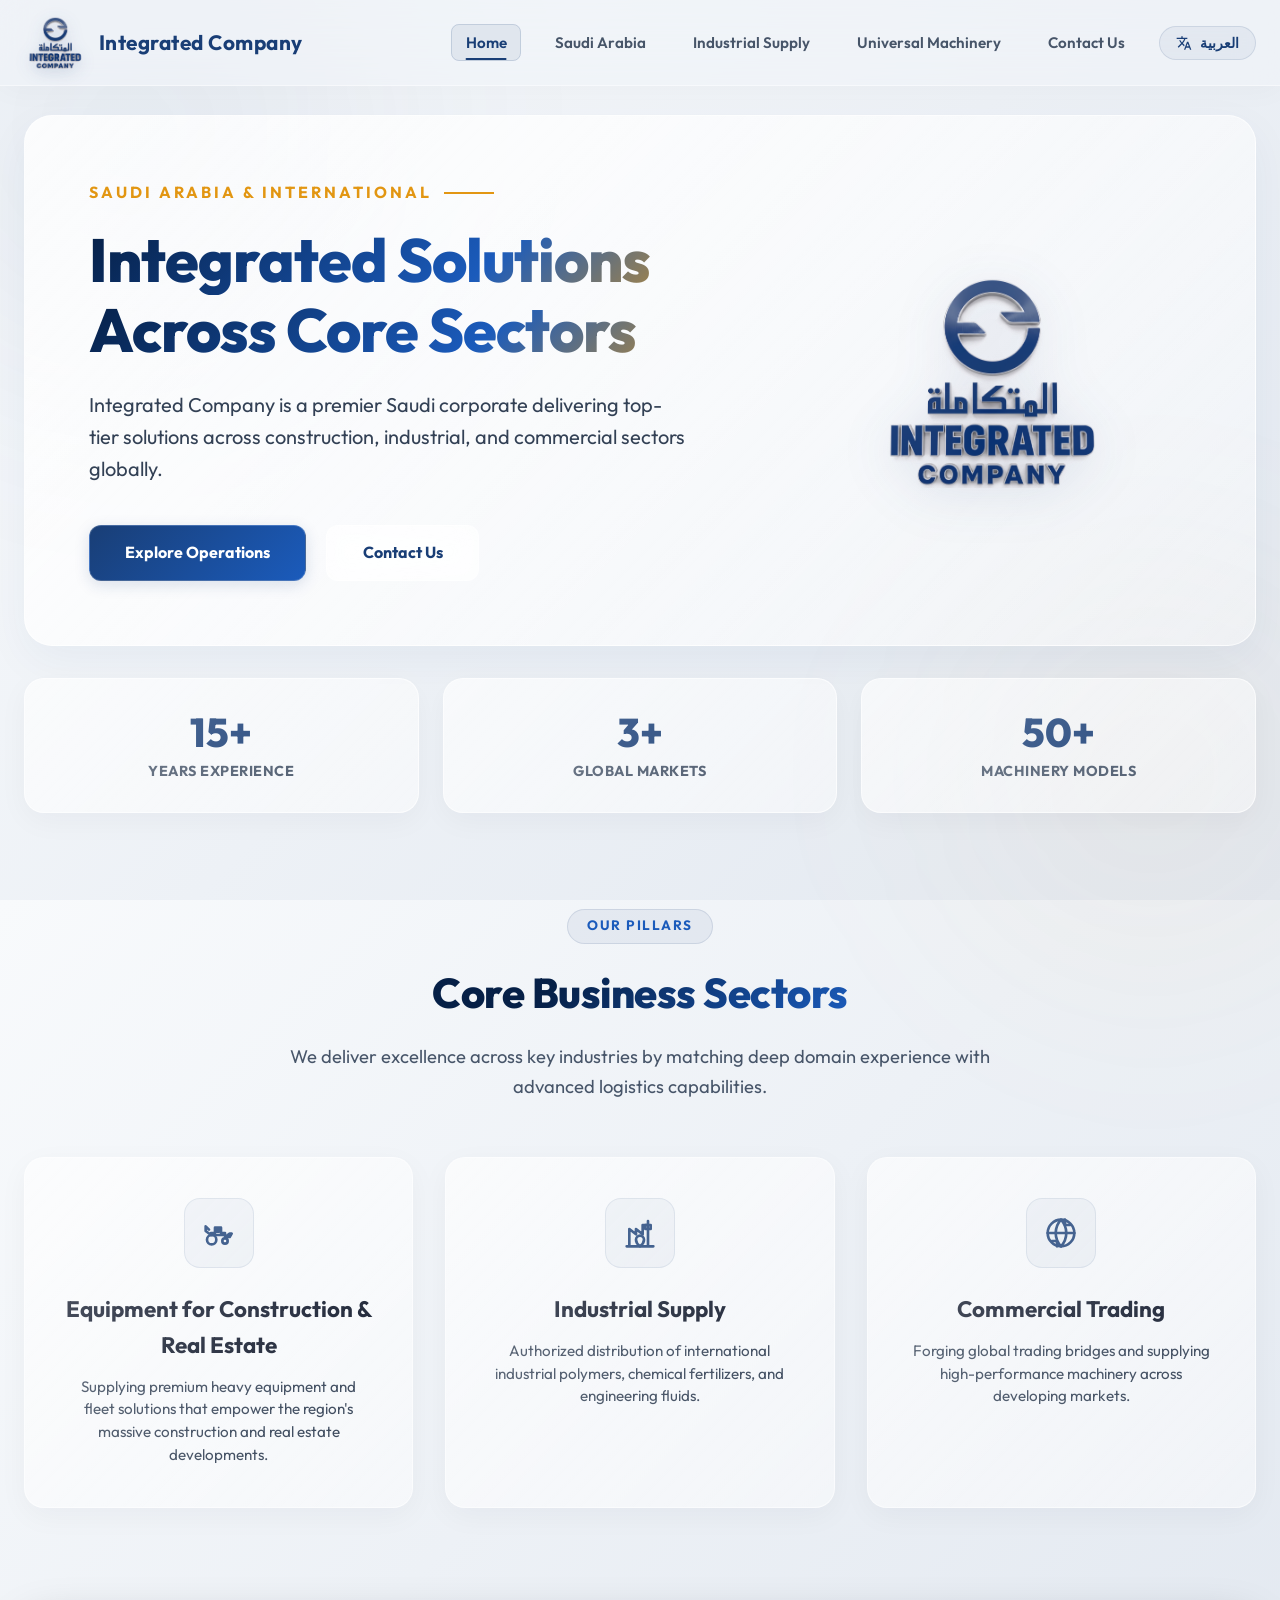
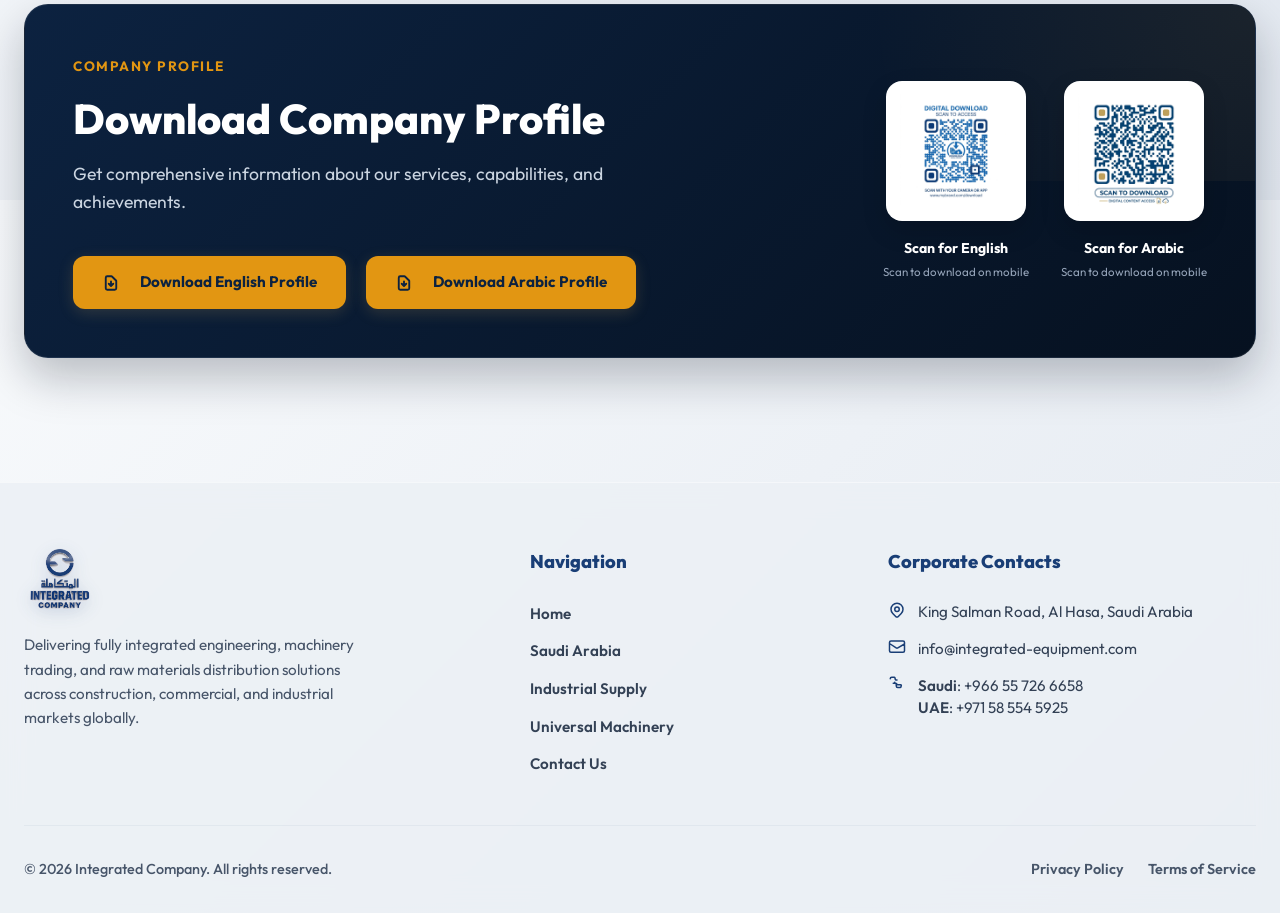
==== commit 23b4580a: "feat: add bilingual company profile download section with PDFs and QR codes" ====
--- a/index.html
+++ b/index.html
@@ -37,7 +37,7 @@
   <link rel="icon" type="image/png" sizes="192x192" href="favicon.png">
   
   <!-- CSS Stylesheet -->
-  <link rel="stylesheet" href="style.css?v=2.1">
+  <link rel="stylesheet" href="style.css?v=2.2">
 
     <!-- Structured Data -->
     <script type="application/ld+json">
@@ -209,6 +209,51 @@
             </div>
           </div>
         </div>
+
+        <!-- ==================== COMPANY PROFILE DOWNLOAD SECTION ==================== -->
+        <div class="profile-download-block">
+          <div class="profile-download-card">
+            <div class="profile-download-info">
+              <span class="profile-download-badge" data-i18n="profile_download_badge">Company Profile</span>
+              <h2 class="profile-download-title" data-i18n="profile_download_title">Download Company Profile</h2>
+              <p class="profile-download-desc" data-i18n="profile_download_desc">
+                Get comprehensive information about our services, capabilities, and achievements.
+              </p>
+              
+              <div class="profile-download-actions">
+                <a href="Profile_Integrated-Company_En.pdf" download="Profile_Integrated-Company_En.pdf" class="btn btn-gold btn-download-en">
+                  <svg xmlns="http://www.w3.org/2000/svg" width="18" height="18" fill="none" viewBox="0 0 24 24" stroke="currentColor" stroke-width="2.5" style="margin-right: 8px;"><path stroke-linecap="round" stroke-linejoin="round" d="M12 10v6m0 0l-3-3m3 3l3-3m2 8H7a2 2 0 01-2-2V5a2 2 0 012-2h5.586a1 1 0 01.707.293l5.414 5.414a1 1 0 01.293.707V19a2 2 0 01-2 2z"/></svg>
+                  <span data-i18n="profile_download_en_btn">Download English Profile</span>
+                </a>
+                <a href="Profile_Integrated-Company_Ar.pdf" download="Profile_Integrated-Company_Ar.pdf" class="btn btn-gold btn-download-ar">
+                  <svg xmlns="http://www.w3.org/2000/svg" width="18" height="18" fill="none" viewBox="0 0 24 24" stroke="currentColor" stroke-width="2.5" style="margin-right: 8px;"><path stroke-linecap="round" stroke-linejoin="round" d="M12 10v6m0 0l-3-3m3 3l3-3m2 8H7a2 2 0 01-2-2V5a2 2 0 012-2h5.586a1 1 0 01.707.293l5.414 5.414a1 1 0 01.293.707V19a2 2 0 01-2 2z"/></svg>
+                  <span data-i18n="profile_download_ar_btn">Download Arabic Profile</span>
+                </a>
+              </div>
+            </div>
+            
+            <div class="profile-download-qrs">
+              <div class="qr-item">
+                <div class="qr-code-box">
+                  <img src="qr_en.png" alt="English Profile QR Code">
+                </div>
+                <div class="qr-caption">
+                  <span class="qr-main-caption" data-i18n="profile_scan_en_label">Scan for English</span>
+                  <span class="qr-sub-caption" data-i18n="profile_scan_mobile">Scan to download on mobile</span>
+                </div>
+              </div>
+              <div class="qr-item">
+                <div class="qr-code-box">
+                  <img src="qr_ar.png" alt="Arabic Profile QR Code">
+                </div>
+                <div class="qr-caption">
+                  <span class="qr-main-caption" data-i18n="profile_scan_ar_label">Scan for Arabic</span>
+                  <span class="qr-sub-caption" data-i18n="profile_scan_mobile">Scan to download on mobile</span>
+                </div>
+              </div>
+            </div>
+          </div>
+        </div>
       </section>
 
       <!-- ==================== SAUDI ARABIA OPERATIONS ==================== -->
@@ -715,6 +760,6 @@
   </footer>
 
   <!-- Web App Logic -->
-  <script src="script.js?v=2.1"></script>
+  <script src="script.js?v=2.2"></script>
 </body>
 </html>
--- a/style.css
+++ b/style.css
@@ -58,6 +58,8 @@
   font-size: 16px;
   scroll-behavior: smooth;
   height: 100%;
+  overflow-x: hidden;
+  width: 100%;
 }
 
 body {
@@ -76,7 +78,7 @@
 .skip-link {
   position: absolute;
   top: -9999px;
-  left: -9999px;
+  left: 1rem;
   height: 1px;
   width: 1px;
   overflow: hidden;
@@ -88,20 +90,23 @@
   text-decoration: none;
   border-radius: 0 0 10px 10px;
   box-shadow: 0 4px 12px rgba(25, 61, 119, 0.25);
-  transition: top 0.2s, left 0.2s, right 0.2s;
+  transition: top 0.2s;
 }
 
 .skip-link:focus {
   top: 0;
-  left: 1rem;
   width: auto;
   height: auto;
   overflow: visible;
 }
 
-html[dir="rtl"] .skip-link:focus {
+html[dir="rtl"] .skip-link {
   left: auto;
   right: 1rem;
+}
+
+html[dir="rtl"] .skip-link:focus {
+  top: 0;
 }
 
 /* RTL Global Overrides */
@@ -1618,7 +1623,9 @@
     gap: 2rem;
     z-index: 1010;
     transform: translateX(100%);
-    transition: transform 0.5s cubic-bezier(0.16, 1, 0.3, 1);
+    visibility: hidden;
+    pointer-events: none;
+    transition: transform 0.5s cubic-bezier(0.16, 1, 0.3, 1), visibility 0.5s cubic-bezier(0.16, 1, 0.3, 1);
     box-shadow: -10px 0 40px rgba(15, 23, 42, 0.1);
     overflow-y: auto;
   }
@@ -1643,16 +1650,22 @@
     border-left: none;
     border-right: 1px solid var(--color-glass-border);
     transform: translateX(-100%);
-    transition: transform 0.5s cubic-bezier(0.16, 1, 0.3, 1);
+    visibility: hidden;
+    pointer-events: none;
+    transition: transform 0.5s cubic-bezier(0.16, 1, 0.3, 1), visibility 0.5s cubic-bezier(0.16, 1, 0.3, 1);
     box-shadow: 10px 0 40px rgba(15, 23, 42, 0.1);
   }
   
   .nav-links.active {
     transform: translateX(0);
+    visibility: visible;
+    pointer-events: auto;
   }
   
   html[dir="rtl"] .nav-links.active {
     transform: translateX(0);
+    visibility: visible;
+    pointer-events: auto;
   }
   
   /* Smooth mobile menu overlay */
@@ -1922,3 +1935,203 @@
     padding-top: 0 !important;
   }
 }
+
+/* ==================== DOWNLOAD PROFILE SECTION ==================== */
+.profile-download-block {
+  margin-top: 6rem;
+}
+
+.profile-download-card {
+  background: linear-gradient(135deg, #0c2240 0%, #061120 100%);
+  border: 1px solid rgba(255, 255, 255, 0.08);
+  border-radius: 24px;
+  padding: 3rem;
+  display: grid;
+  grid-template-columns: 1.2fr 0.8fr;
+  gap: 3.5rem;
+  align-items: center;
+  box-shadow: 0 20px 45px rgba(6, 17, 32, 0.25);
+  position: relative;
+  overflow: hidden;
+}
+
+/* Subtle glowing backdrop inside the dark card */
+.profile-download-card::before {
+  content: '';
+  position: absolute;
+  top: -50%;
+  right: -50%;
+  width: 100%;
+  height: 100%;
+  background: radial-gradient(circle, rgba(197, 160, 89, 0.1) 0%, transparent 60%);
+  pointer-events: none;
+}
+
+.profile-download-info {
+  position: relative;
+  z-index: 2;
+}
+
+.profile-download-badge {
+  display: inline-block;
+  font-size: 0.85rem;
+  font-weight: 700;
+  text-transform: uppercase;
+  letter-spacing: 1.5px;
+  color: var(--color-accent-gold);
+  margin-bottom: 1rem;
+}
+
+.profile-download-title {
+  font-size: 2.6rem;
+  font-weight: 800;
+  color: #ffffff;
+  margin-bottom: 1rem;
+  line-height: 1.2;
+}
+
+.profile-download-desc {
+  font-size: 1.1rem;
+  color: #cbd5e1; /* Silver gray */
+  margin-bottom: 2.5rem;
+  line-height: 1.6;
+  max-width: 600px;
+}
+
+.profile-download-actions {
+  display: flex;
+  gap: 1.25rem;
+  flex-wrap: wrap;
+}
+
+.profile-download-actions .btn-gold {
+  background: var(--color-accent-gold);
+  color: #0c2240;
+  padding: 0.85rem 1.75rem;
+  border-radius: 12px;
+  font-weight: 700;
+  text-decoration: none;
+  font-size: 0.95rem;
+  display: inline-flex;
+  align-items: center;
+  gap: 0.75rem;
+  transition: var(--transition-fluid);
+  border: 1px solid transparent;
+  box-shadow: 0 4px 15px rgba(197, 160, 89, 0.2);
+  cursor: pointer;
+}
+
+.profile-download-actions .btn-gold:hover {
+  background: #e2c084;
+  transform: translateY(-2px);
+  box-shadow: 0 8px 25px rgba(197, 160, 89, 0.35);
+}
+
+.profile-download-actions .btn-gold svg {
+  flex-shrink: 0;
+}
+
+.profile-download-qrs {
+  display: flex;
+  gap: 2rem;
+  justify-content: flex-end;
+  position: relative;
+  z-index: 2;
+}
+
+.qr-item {
+  text-align: center;
+  display: flex;
+  flex-direction: column;
+  align-items: center;
+}
+
+.qr-code-box {
+  background: #ffffff;
+  border-radius: 16px;
+  padding: 0.85rem;
+  box-shadow: 0 10px 25px rgba(0, 0, 0, 0.15);
+  display: flex;
+  align-items: center;
+  justify-content: center;
+  width: 140px;
+  height: 140px;
+  transition: var(--transition-fluid);
+}
+
+.qr-code-box:hover {
+  transform: translateY(-4px) scale(1.02);
+  box-shadow: 0 15px 30px rgba(197, 160, 89, 0.15);
+}
+
+.qr-code-box img {
+  width: 100%;
+  height: 100%;
+  object-fit: contain;
+  display: block;
+}
+
+.qr-caption {
+  margin-top: 1rem;
+  display: flex;
+  flex-direction: column;
+  gap: 0.25rem;
+}
+
+.qr-main-caption {
+  font-size: 0.88rem;
+  font-weight: 700;
+  color: #ffffff;
+}
+
+.qr-sub-caption {
+  font-size: 0.72rem;
+  color: #94a3b8;
+}
+
+/* RTL Support for the Download Section */
+html[dir="rtl"] .profile-download-actions {
+  flex-direction: row;
+}
+
+html[dir="rtl"] .profile-download-qrs {
+  justify-content: flex-start;
+}
+
+/* Responsive Overrides */
+@media (max-width: 992px) {
+  .profile-download-card {
+    grid-template-columns: 1fr;
+    gap: 3rem;
+    padding: 2.5rem;
+  }
+  .profile-download-qrs {
+    justify-content: center;
+  }
+}
+
+@media (max-width: 576px) {
+  .profile-download-card {
+    padding: 2rem 1.5rem;
+  }
+  .profile-download-title {
+    font-size: 2rem;
+  }
+  .profile-download-desc {
+    font-size: 0.95rem;
+  }
+  .profile-download-actions {
+    flex-direction: column;
+    width: 100%;
+  }
+  .profile-download-actions .btn-gold {
+    justify-content: center;
+    width: 100%;
+  }
+  .profile-download-qrs {
+    flex-direction: column;
+    gap: 2.5rem;
+    align-items: center;
+  }
+}
+
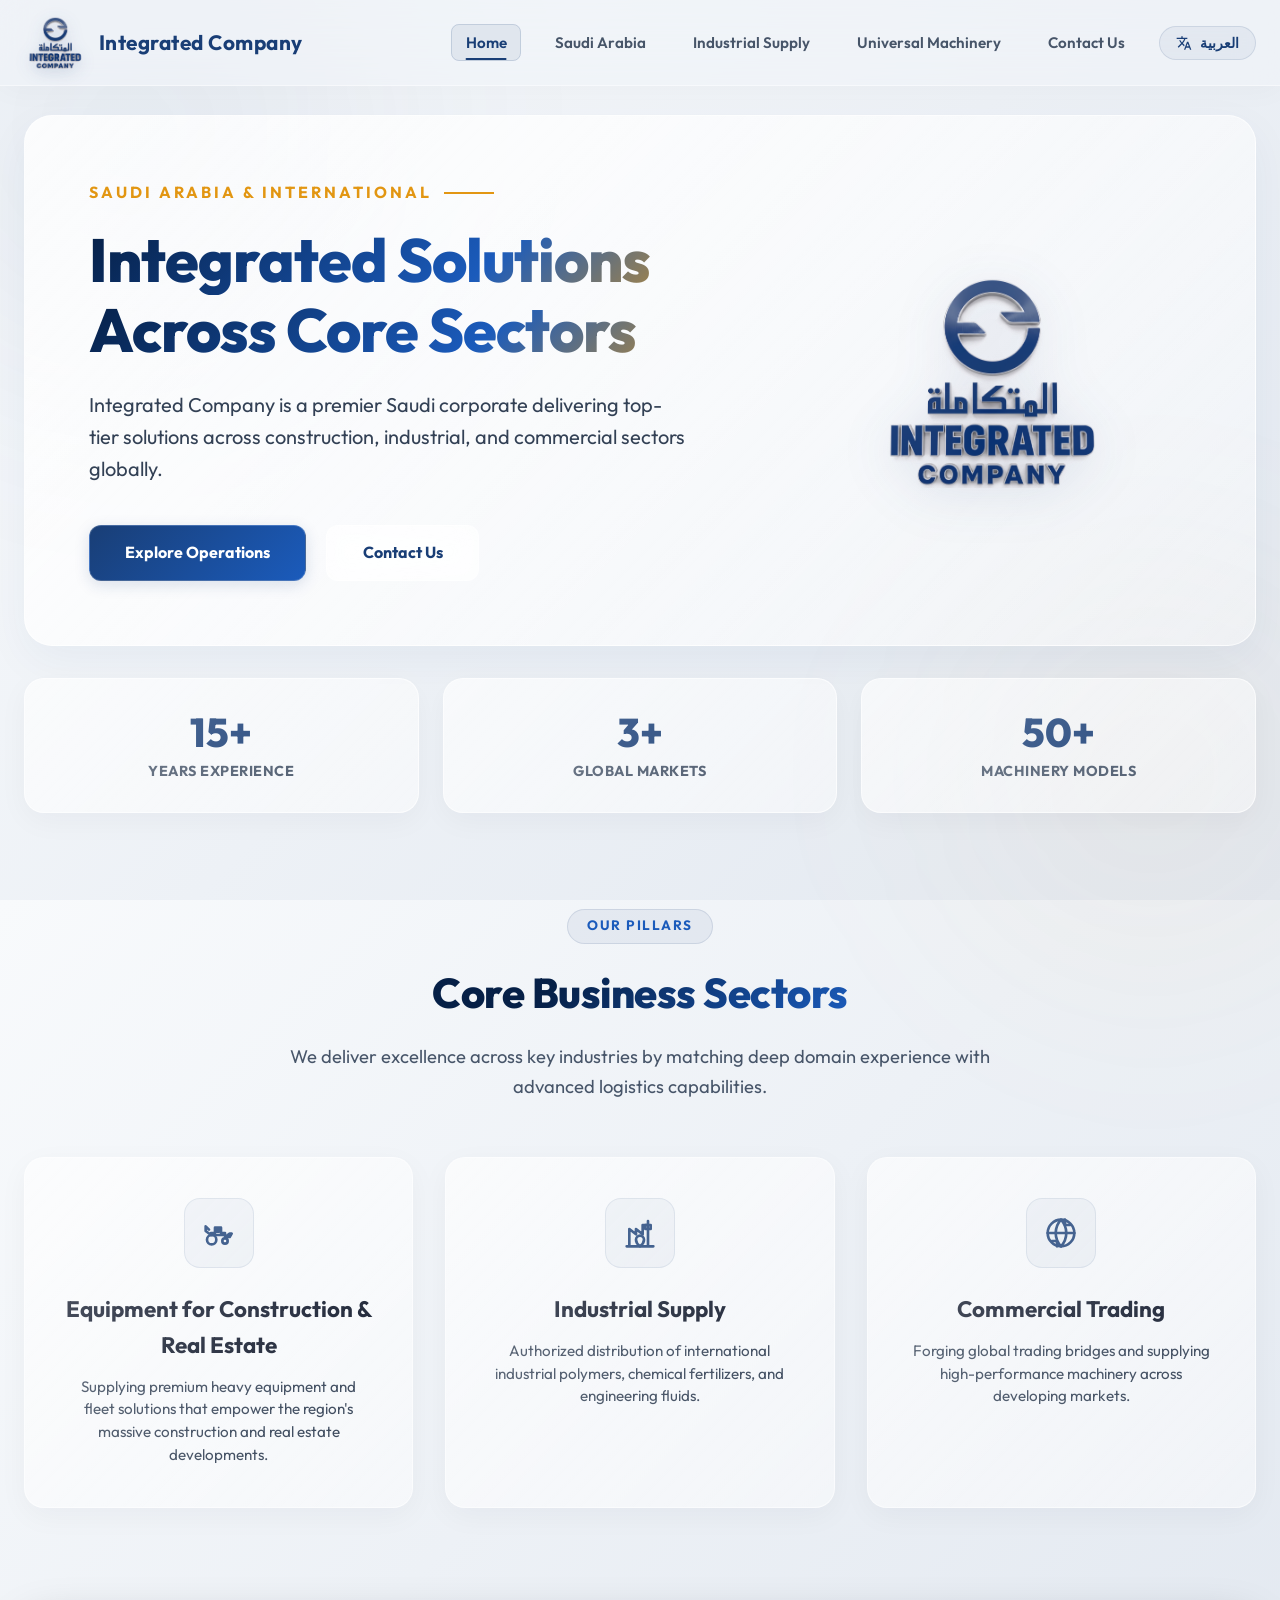
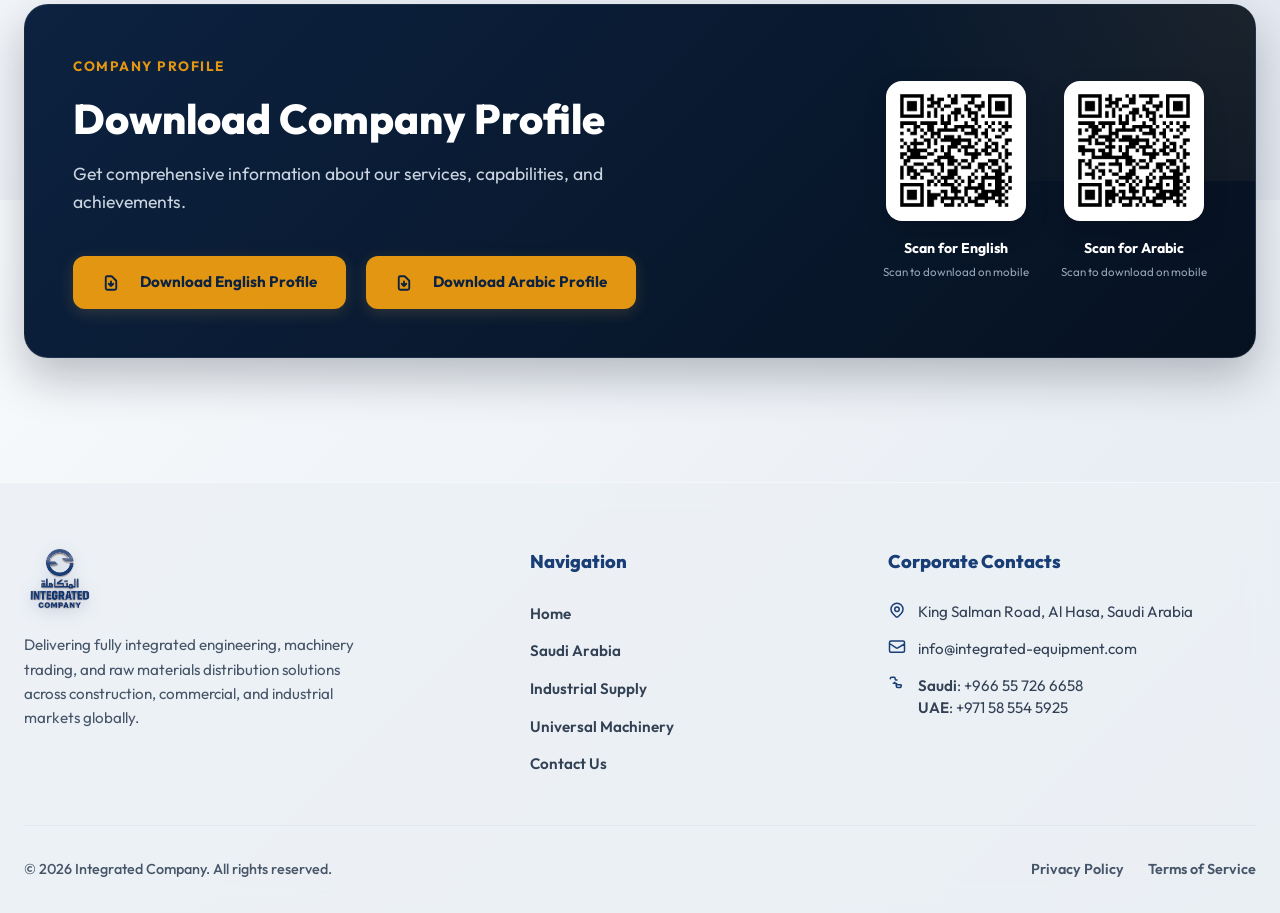
==== commit 4332c356: "fix: replace inline Petrolube SVG with official petrolube_logo.png in index and profile pages" ====
--- a/index.html
+++ b/index.html
@@ -386,23 +386,7 @@
                 </div>
                 <!-- PETROLUBE Brand Badge -->
                 <div class="brand-badge-item">
-                  <svg class="brand-logo-svg" viewBox="0 0 180 50" xmlns="http://www.w3.org/2000/svg" aria-hidden="true">
-                    <g transform="skewX(-12) translate(12, 3)">
-                      <!-- Top slanted lines of PETROLUBE flag -->
-                      <line x1="25" y1="4" x2="85" y2="4" stroke="#005A36" stroke-width="2.5" />
-                      <line x1="23" y1="8" x2="83" y2="8" stroke="#005A36" stroke-width="2.5" />
-                      <line x1="21" y1="12" x2="81" y2="12" stroke="#005A36" stroke-width="2.5" />
-                      
-                      <!-- PETRO text -->
-                      <text x="0" y="44" font-family="'Outfit', 'Inter', sans-serif" font-weight="900" font-size="28" fill="#005A36">PETRO</text>
-                      
-                      <!-- LUBE Green Slanted Block -->
-                      <polygon points="102,15 174,15 166,46 94,46" fill="#005A36" />
-                      
-                      <!-- LUBE text in gold inside the block -->
-                      <text x="104" y="39" font-family="'Outfit', 'Inter', sans-serif" font-weight="900" font-size="25" fill="#F4B223">LUBE</text>
-                    </g>
-                  </svg>
+                  <img src="petrolube_logo.png" alt="Petrolube Logo" class="brand-logo-img" loading="lazy" width="120" height="38">
                 </div>
               </div>
             </div>
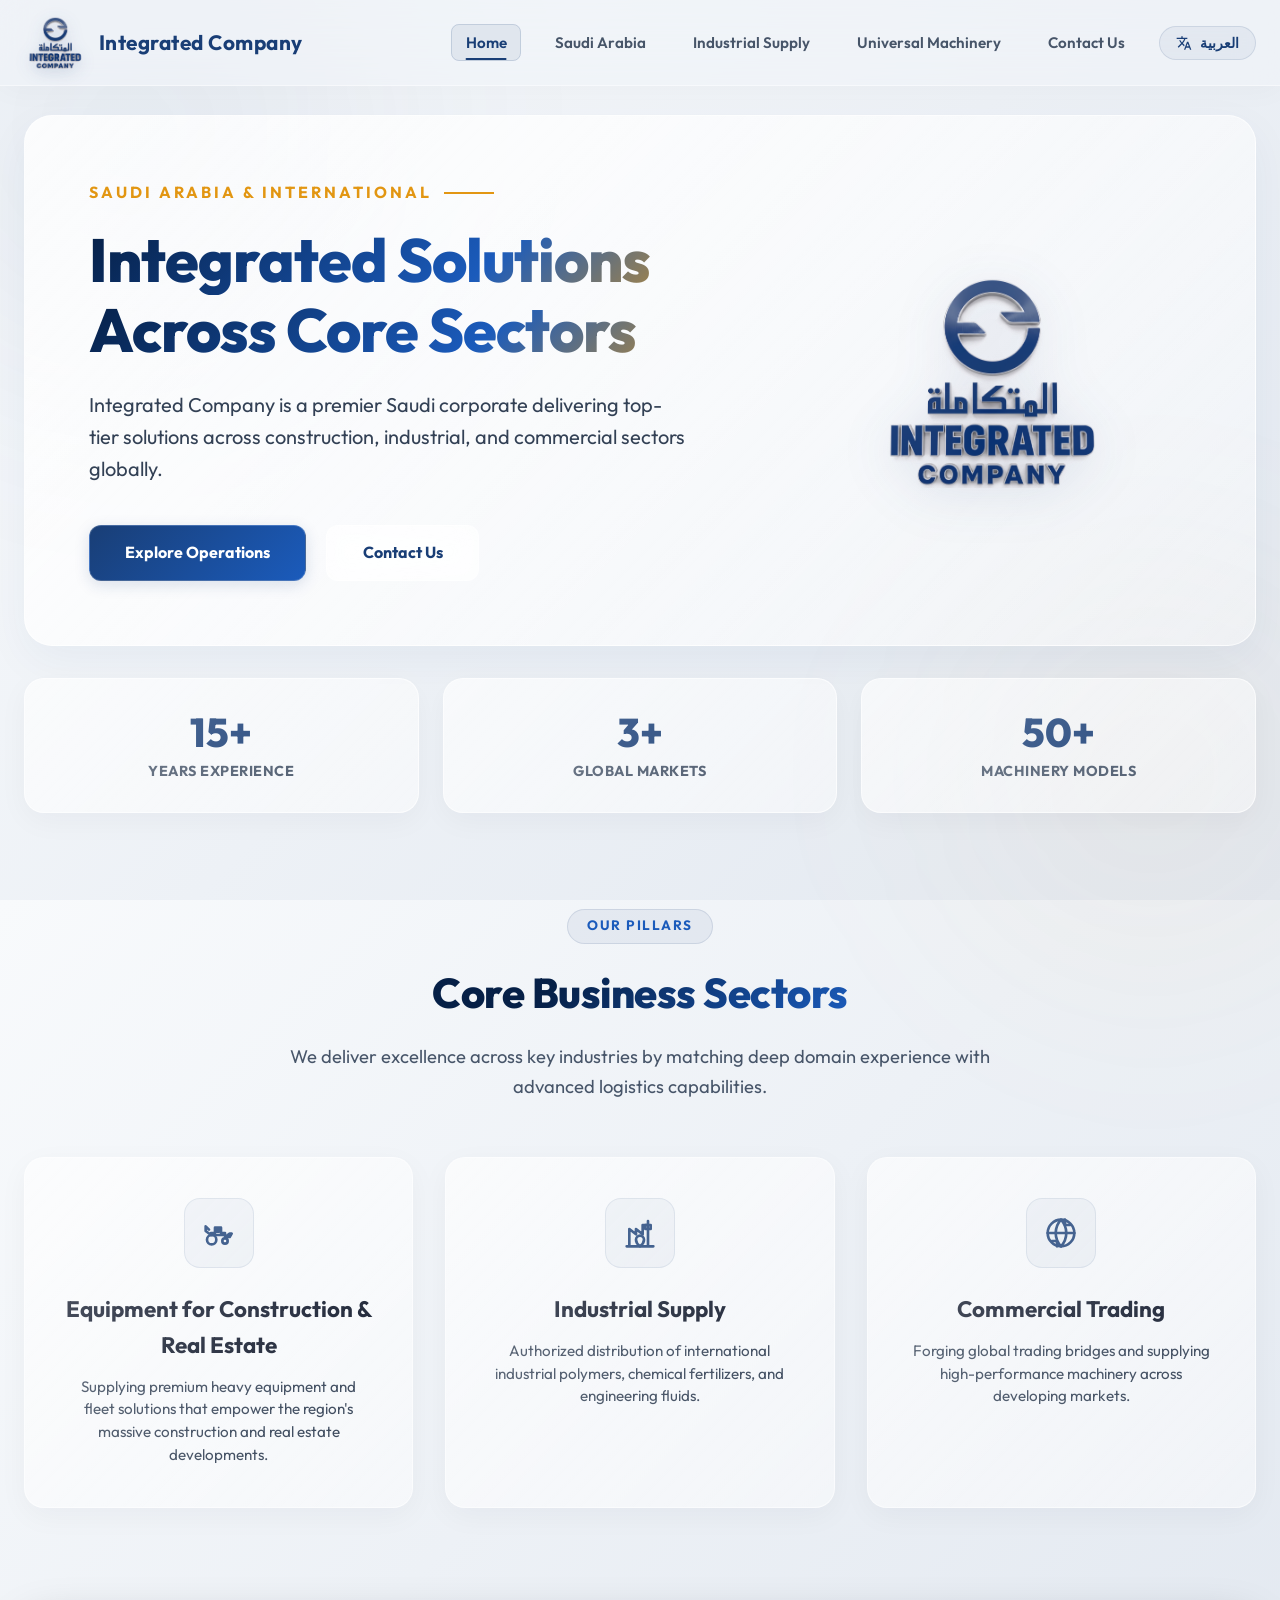
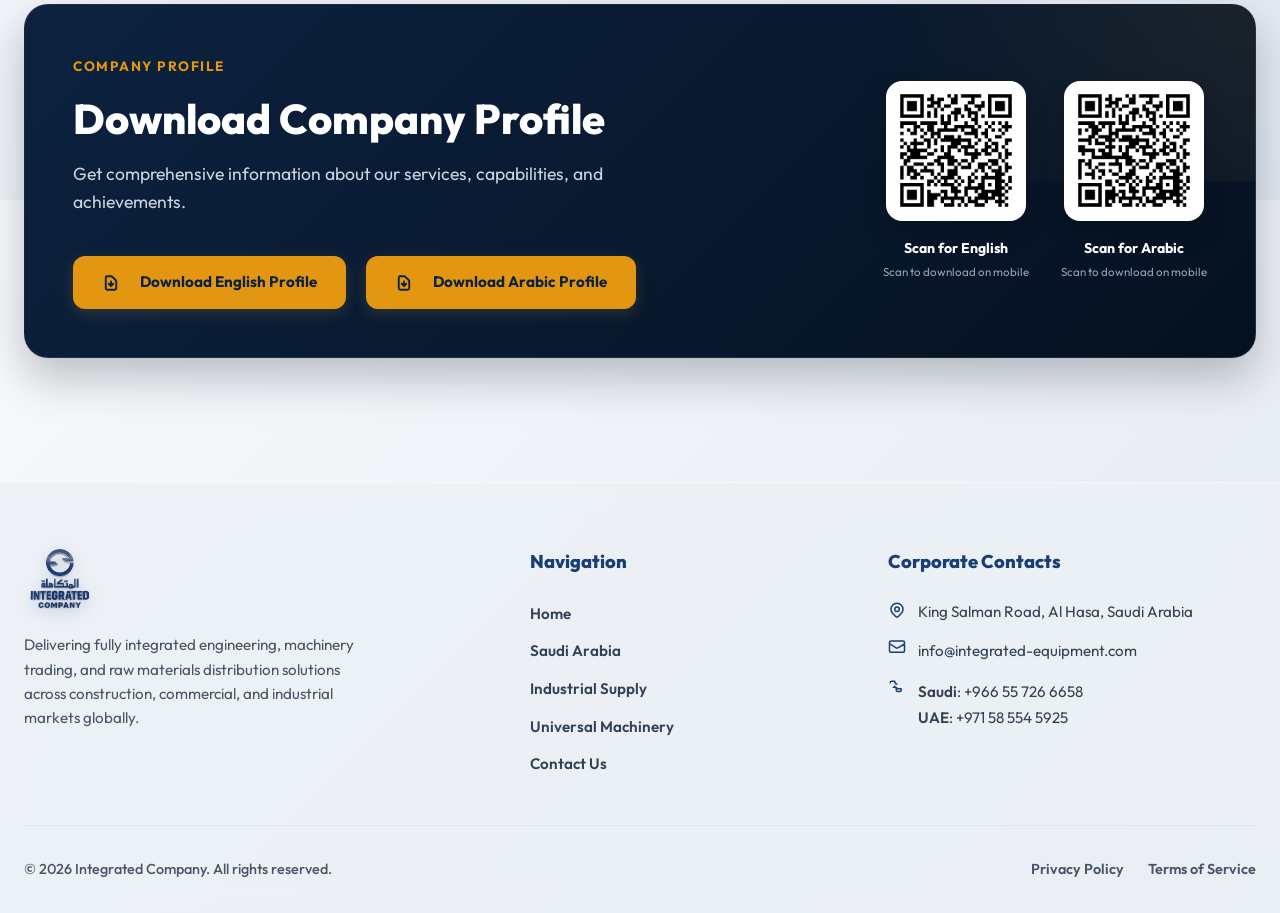
==== commit 6c6038f4: "Fix accessibility: ensure correct heading hierarchy by using h3 in footer" ====
--- a/index.html
+++ b/index.html
@@ -697,7 +697,7 @@
         
         <!-- Navigation -->
         <div class="footer-links-col">
-          <h4 data-i18n="footer_nav_title">Navigation</h4>
+          <h3 data-i18n="footer_nav_title">Navigation</h3>
           <ul class="footer-links">
             <li data-page="home"><a href="#home" data-i18n="nav_home">Home</a></li>
             <li data-page="saudi"><a href="#saudi" data-i18n="nav_saudi">Saudi Arabia</a></li>
@@ -709,7 +709,7 @@
         
         <!-- Contacts -->
         <div class="footer-contact-col">
-          <h4 data-i18n="footer_contact_title">Corporate Contacts</h4>
+          <h3 data-i18n="footer_contact_title">Corporate Contacts</h3>
           <div class="footer-contact-info">
             <div class="footer-contact-item">
               <svg xmlns="http://www.w3.org/2000/svg" fill="none" viewBox="0 0 24 24" stroke="currentColor" aria-hidden="true"><path stroke-linecap="round" stroke-linejoin="round" stroke-width="2" d="M17.657 16.657L13.414 20.9a1.998 1.998 0 01-2.827 0l-4.244-4.243a8 8 0 1111.314 0z"/><path stroke-linecap="round" stroke-linejoin="round" stroke-width="2" d="M15 11a3 3 0 11-6 0 3 3 0 016 0z"/></svg>
--- a/style.css
+++ b/style.css
@@ -1248,6 +1248,10 @@
   text-decoration: none;
   font-weight: 600;
   transition: var(--transition-snap);
+  display: inline-flex;
+  align-items: center;
+  min-height: 24px;
+  padding: 2px 0;
 }
 
 .info-details a:hover {
@@ -1413,6 +1417,7 @@
   max-width: 340px;
 }
 
+.footer-links-col h3, .footer-contact-col h3,
 .footer-links-col h4, .footer-contact-col h4 {
   font-size: 1.15rem;
   font-weight: 800;
@@ -1458,6 +1463,13 @@
   font-size: 0.95rem;
   color: var(--color-text-light);
   line-height: 1.4;
+}
+
+.footer-contact-item a {
+  display: inline-flex;
+  align-items: center;
+  min-height: 24px;
+  padding: 2px 0;
 }
 
 .footer-contact-item svg {
@@ -1822,6 +1834,10 @@
     text-align: right;
   }
 
+  html[dir="rtl"] .footer-links-col h3,
+  html[dir="rtl"] .footer-contact-col h3,
+  html[dir="rtl"] .footer-links-col h4,
+  html[dir="rtl"] .footer-contact-col h4,
   html[dir="rtl"] .footer-col h4 {
     text-align: right;
   }
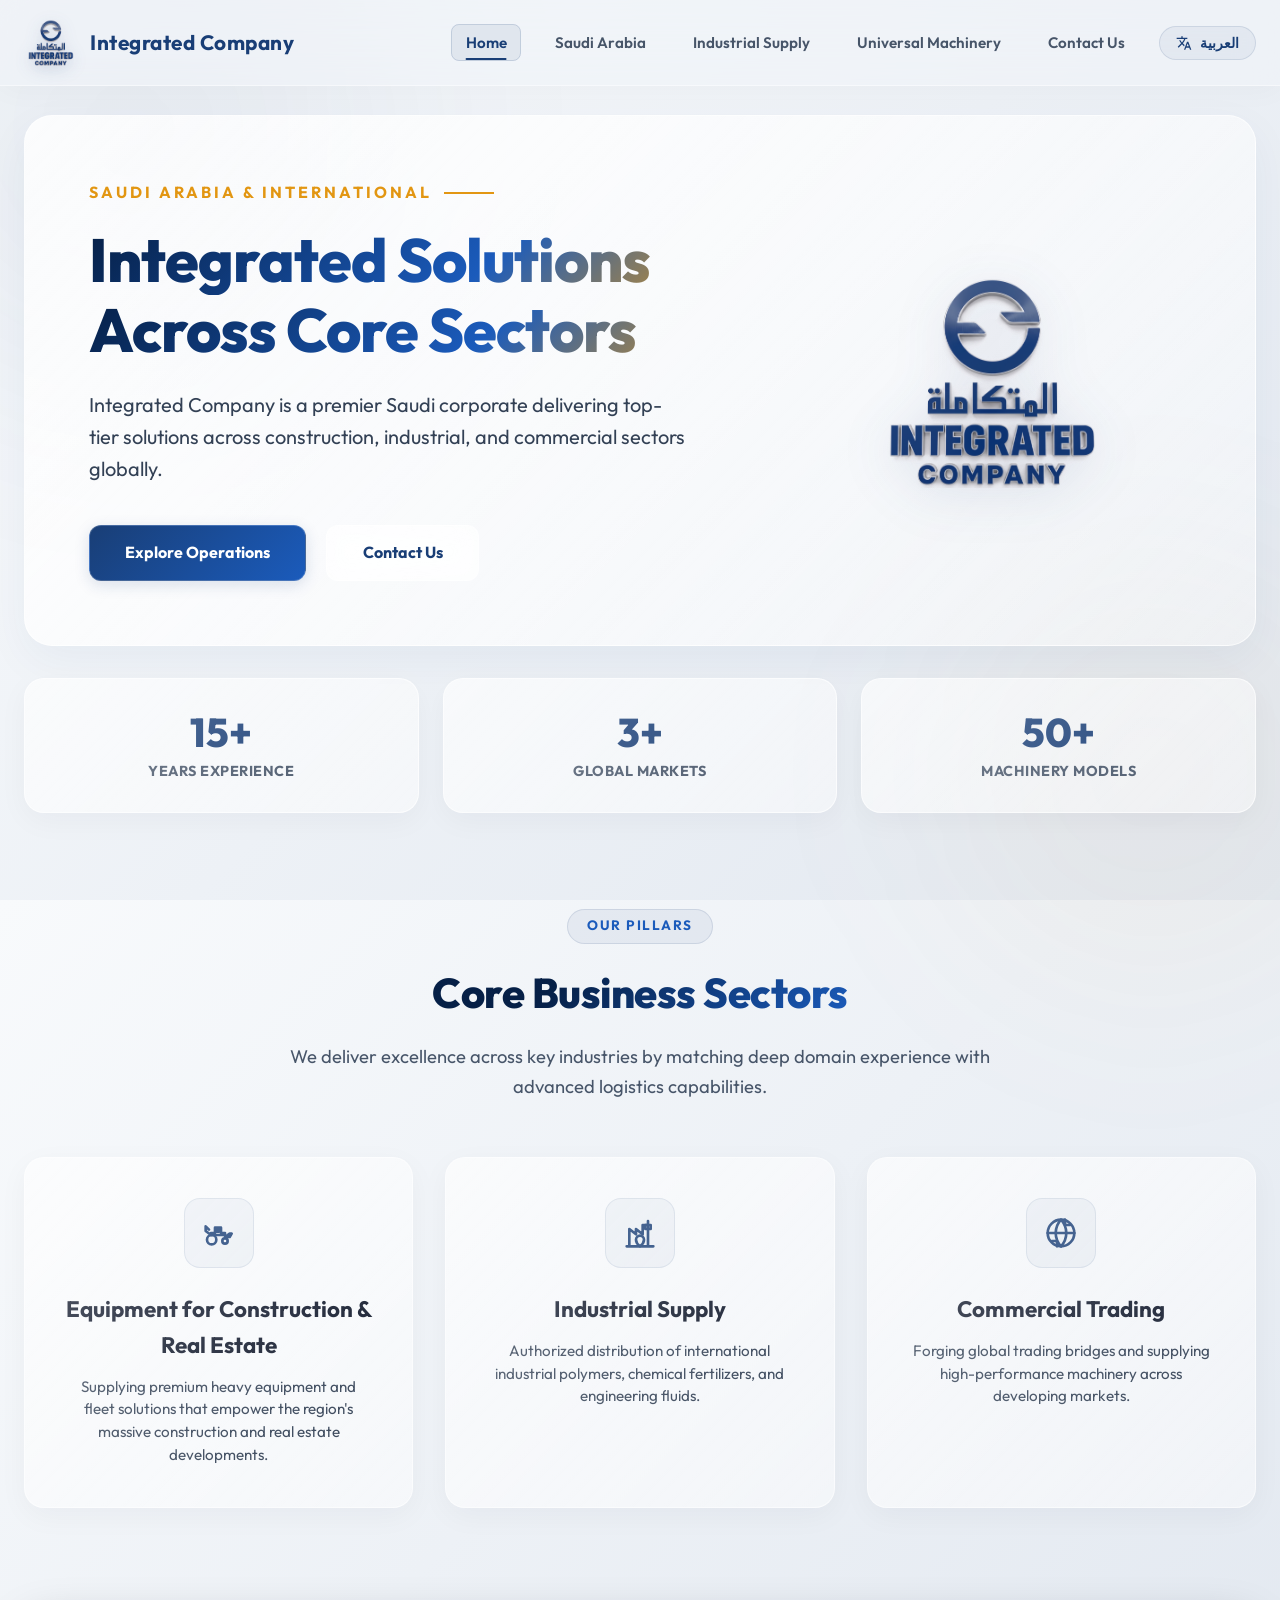
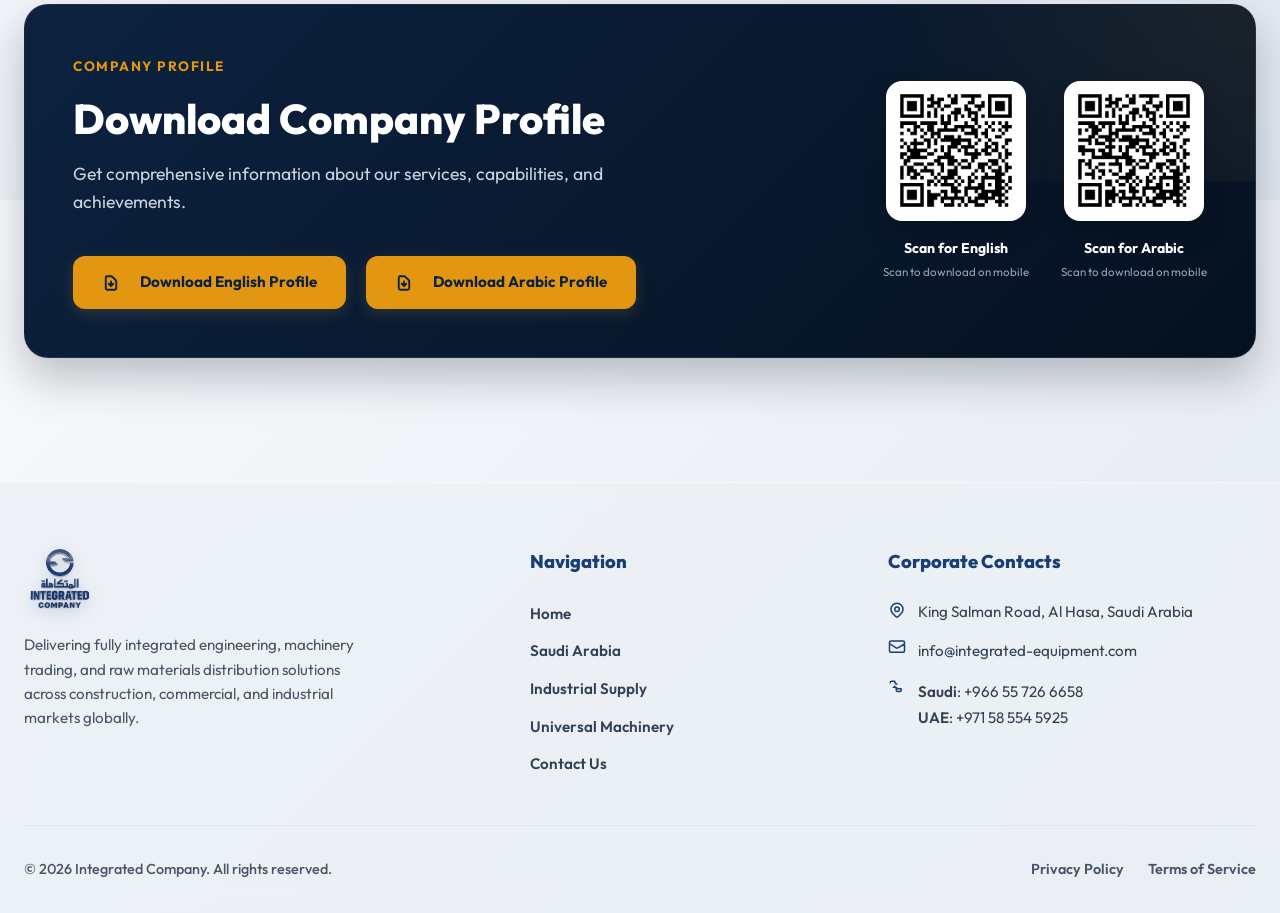
==== commit 4ebd98fe: "Fix Cumulative Layout Shifts: specify explicit dimensions on brand logo and QR codes, and add will-c" ====
--- a/index.html
+++ b/index.html
@@ -76,7 +76,7 @@
   <header class="navbar" id="main-navbar">
     <div class="container">
       <a href="#" class="nav-brand" id="brand-link">
-        <img src="Integrated_Logo.png" alt="Integrated Company Logo">
+        <img src="Integrated_Logo.png" alt="Integrated Company Logo" width="54" height="54">
         <span data-i18n="nav_brand">Integrated Company</span>
       </a>
       
@@ -235,7 +235,7 @@
             <div class="profile-download-qrs">
               <div class="qr-item">
                 <div class="qr-code-box">
-                  <img src="qr_en.png" alt="English Profile QR Code">
+                  <img src="qr_en.png" alt="English Profile QR Code" width="112" height="112">
                 </div>
                 <div class="qr-caption">
                   <span class="qr-main-caption" data-i18n="profile_scan_en_label">Scan for English</span>
@@ -244,7 +244,7 @@
               </div>
               <div class="qr-item">
                 <div class="qr-code-box">
-                  <img src="qr_ar.png" alt="Arabic Profile QR Code">
+                  <img src="qr_ar.png" alt="Arabic Profile QR Code" width="112" height="112">
                 </div>
                 <div class="qr-caption">
                   <span class="qr-main-caption" data-i18n="profile_scan_ar_label">Scan for Arabic</span>
--- a/style.css
+++ b/style.css
@@ -162,6 +162,7 @@
   border-radius: 50%;
   filter: blur(80px);
   animation: floatGlow 25s infinite alternate ease-in-out;
+  will-change: transform;
 }
 
 .glow-backdrop-2 {
@@ -176,6 +177,7 @@
   border-radius: 50%;
   filter: blur(80px);
   animation: floatGlow 30s infinite alternate-reverse ease-in-out;
+  will-change: transform;
 }
 
 @keyframes floatGlow {
@@ -236,14 +238,15 @@
 }
 
 .nav-brand img {
+  width: 54px;
   height: 54px;
-  width: auto;
   object-fit: contain;
   transition: var(--transition-fluid);
   filter: drop-shadow(0 4px 8px rgba(25, 61, 119, 0.15));
 }
 
 .navbar.scrolled .nav-brand img {
+  width: 44px;
   height: 44px;
 }
 
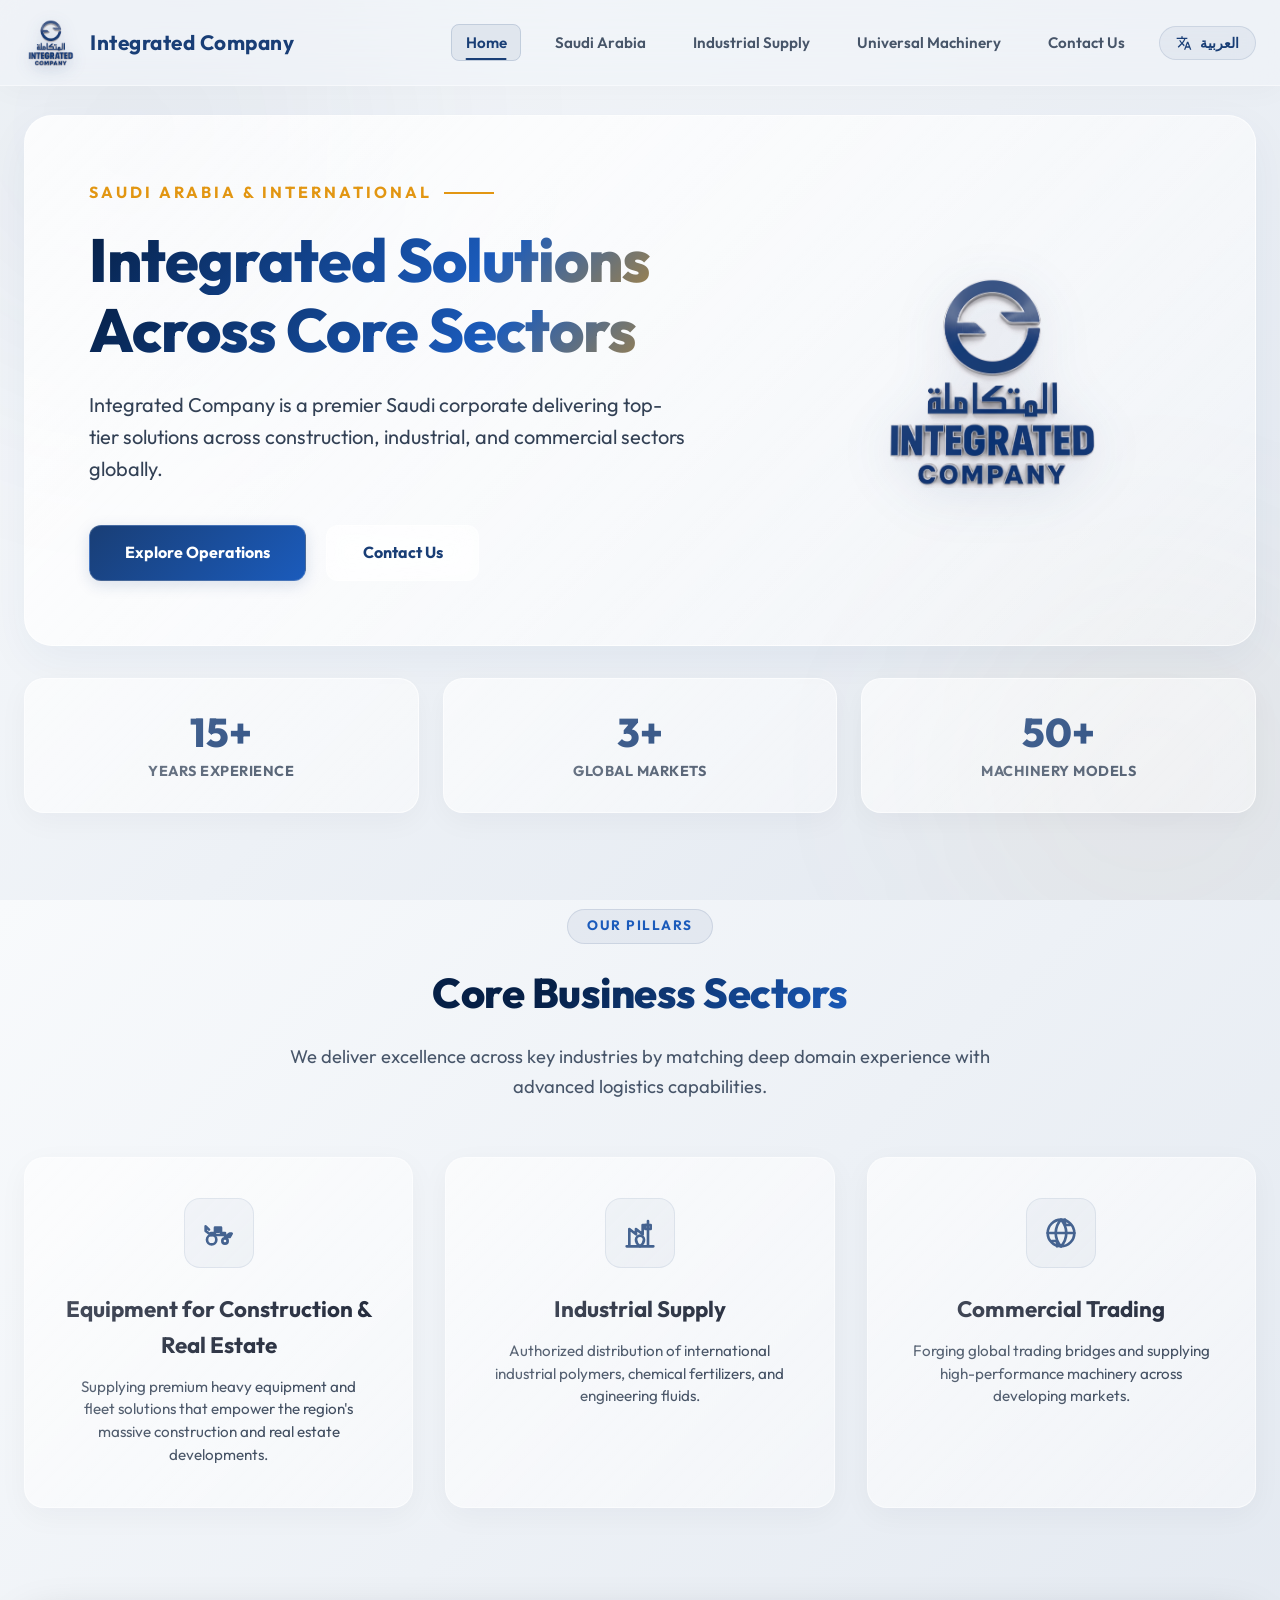
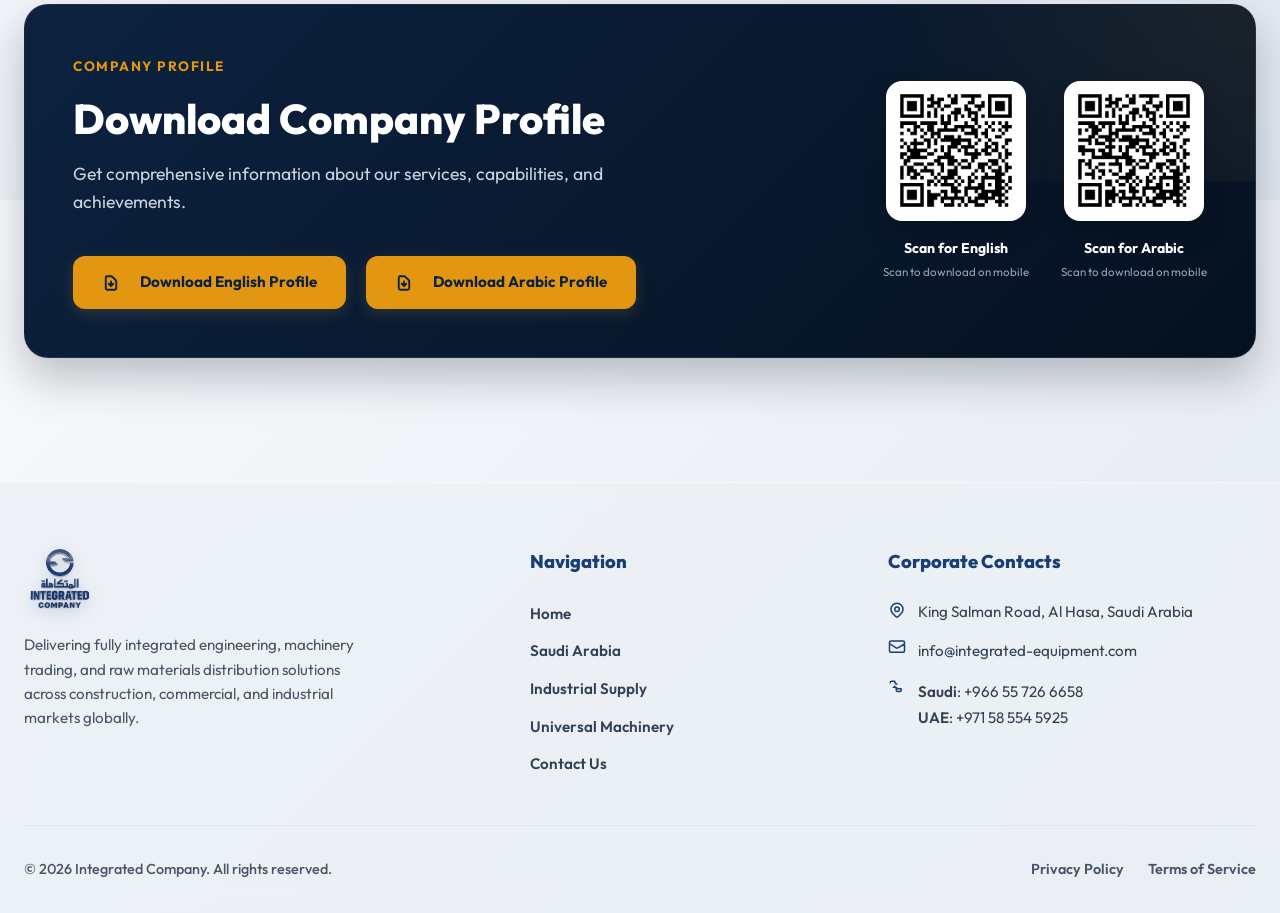
==== commit 6daa7ae0: "Fix Layout Shifts & INP: wrap glowing backdrops in a fixed-size container with strict containment, a" ====
--- a/index.html
+++ b/index.html
@@ -68,9 +68,11 @@
 <body>
   <a href="#home-section" class="skip-link" data-i18n="skip_link">Skip to main content</a>
 
-  <!-- Floating Glowing Backdrops -->
-  <div class="glow-backdrop"></div>
-  <div class="glow-backdrop-2"></div>
+  <!-- Floating Glowing Backdrops Wrapper Container (contain: strict to completely block sibling layout shifts) -->
+  <div class="glow-backdrops-container" aria-hidden="true">
+    <div class="glow-backdrop"></div>
+    <div class="glow-backdrop-2"></div>
+  </div>
 
   <!-- Header & Glass Navbar -->
   <header class="navbar" id="main-navbar">
--- a/style.css
+++ b/style.css
@@ -150,6 +150,18 @@
 }
 
 /* Global Glowing Gradient Backdrops (Subtle soft neon meshes in light mode) */
+.glow-backdrops-container {
+  position: fixed;
+  top: 0;
+  left: 0;
+  width: 100%;
+  height: 100%;
+  overflow: hidden;
+  pointer-events: none;
+  z-index: -1;
+  contain: strict;
+}
+
 .glow-backdrop {
   position: fixed;
   width: 60vw;
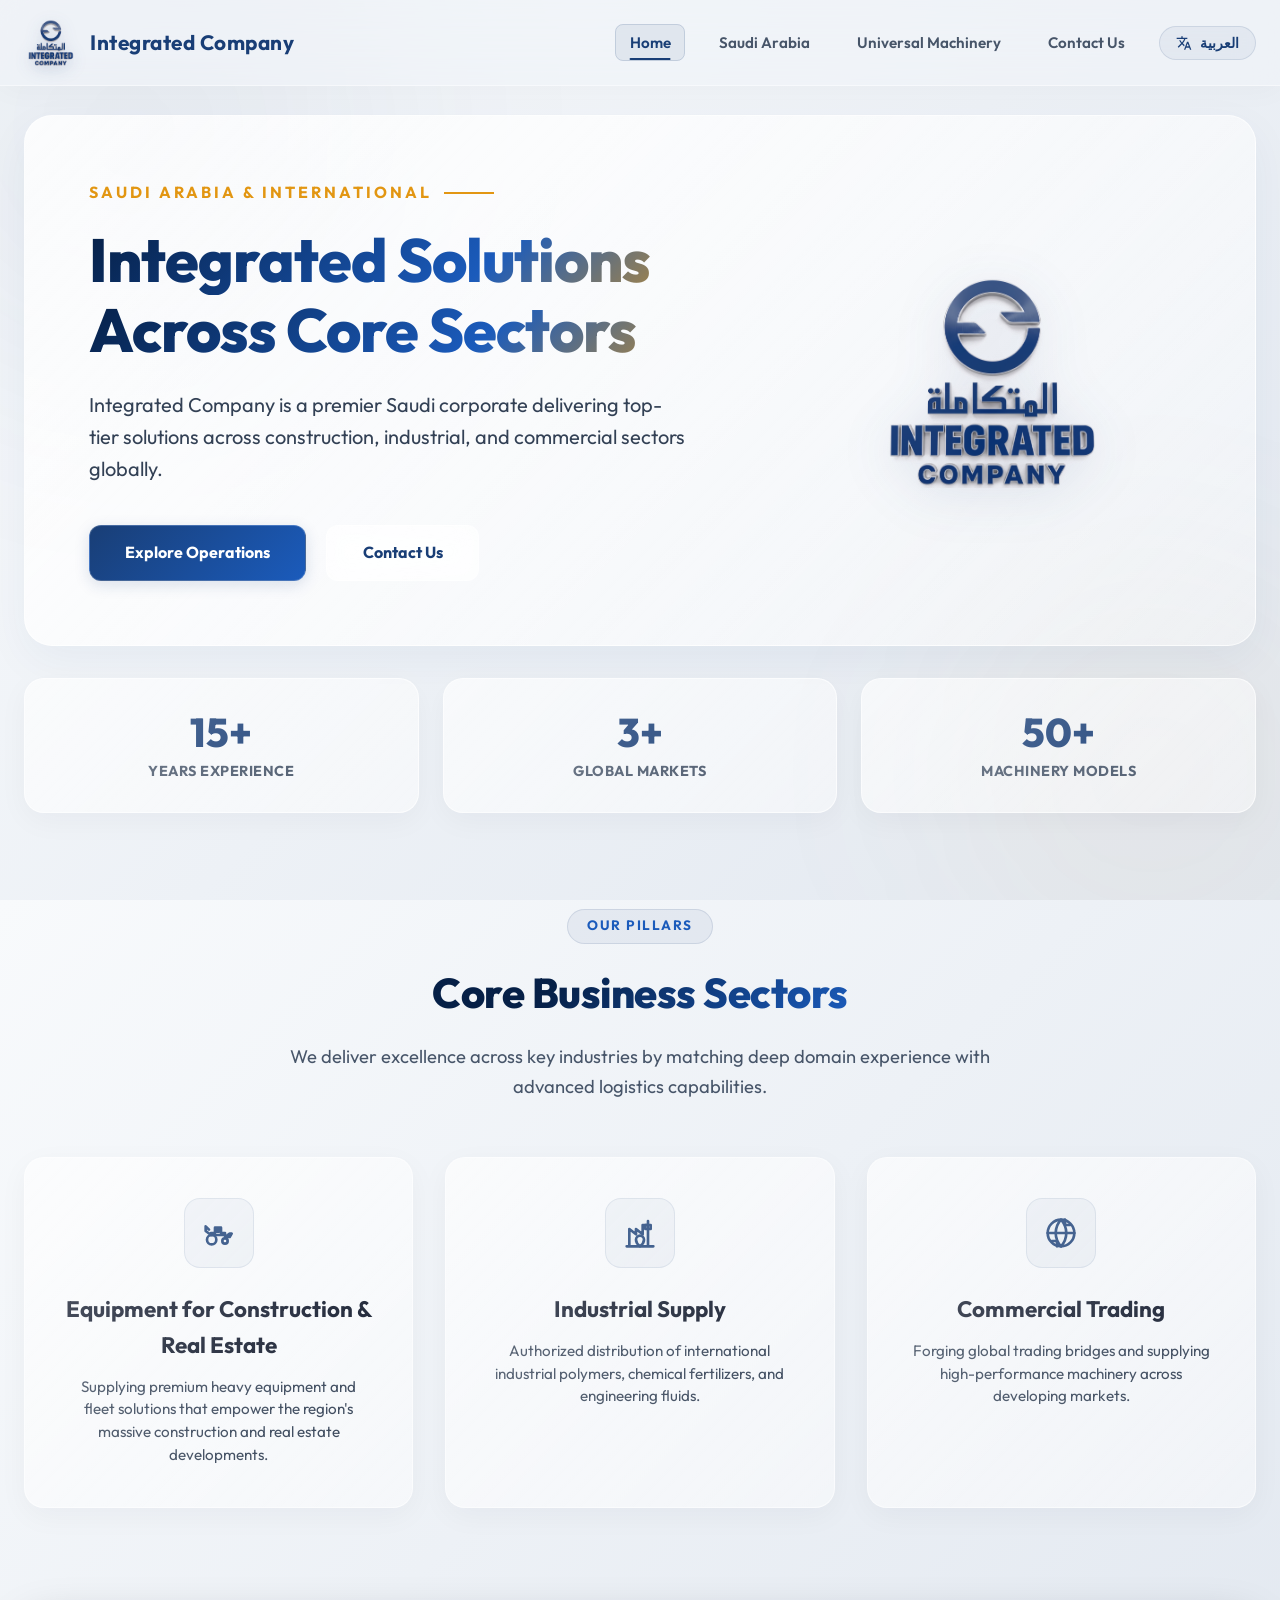
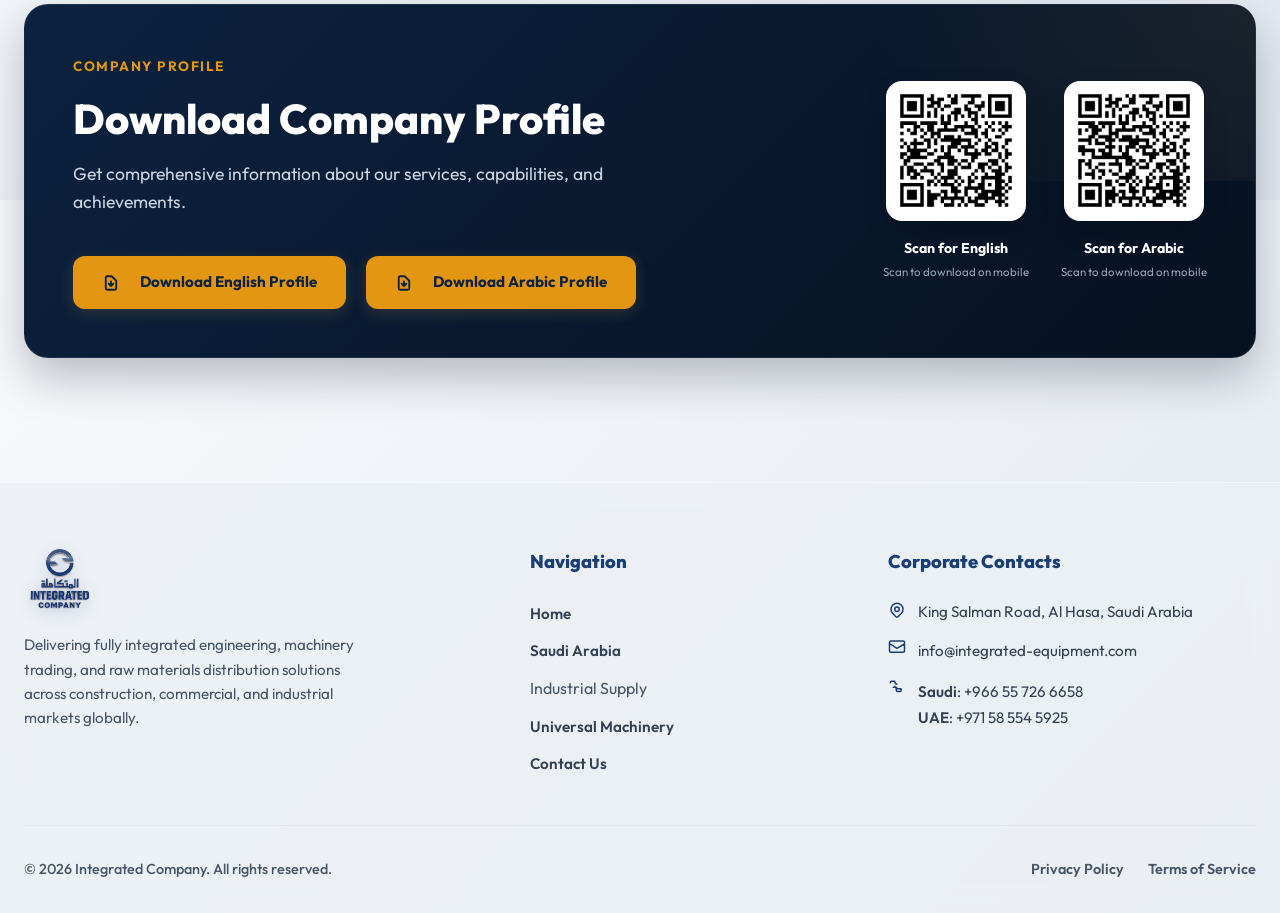
==== commit edb22537: "Temporarily hide Industrial Supply tab - contracts pending" ====
--- a/index.html
+++ b/index.html
@@ -87,7 +87,9 @@
         <ul class="nav-links" id="navbar-links">
           <li class="active" data-page="home"><a href="#home" data-i18n="nav_home" aria-current="page">Home</a></li>
           <li data-page="saudi"><a href="#saudi" data-i18n="nav_saudi">Saudi Arabia</a></li>
+          <!-- HIDDEN: Industrial Supply tab temporarily disabled
           <li data-page="senegal"><a href="#senegal" data-i18n="nav_senegal">Senegal Branch</a></li>
+          -->
           <li data-page="universal"><a href="#universal" data-i18n="nav_universal">Universal Machinery</a></li>
           <li data-page="contact"><a href="#contact" data-i18n="nav_contact">Contact Us</a></li>
           <li>
@@ -361,7 +363,7 @@
       </section>
 
       <!-- ==================== INDUSTRIAL SUPPLY & GLOBAL DISTRIBUTION ==================== -->
-      <section id="senegal-section" class="page-section">
+      <section id="senegal-section" class="page-section" style="display: none !important;">
         <div class="section-header">
           <span class="section-badge" data-i18n="senegal_badge">Global Hub</span>
           <h2 class="section-title"><span data-i18n="senegal_title">Industrial Supply & Distribution</span></h2>
@@ -703,7 +705,7 @@
           <ul class="footer-links">
             <li data-page="home"><a href="#home" data-i18n="nav_home">Home</a></li>
             <li data-page="saudi"><a href="#saudi" data-i18n="nav_saudi">Saudi Arabia</a></li>
-            <li data-page="senegal"><a href="#senegal" data-i18n="nav_senegal">Senegal Branch</a></li>
+            <li><span data-i18n="nav_senegal" style="color: var(--color-text-gray); cursor: default;">Industrial Supply</span></li>
             <li data-page="universal"><a href="#universal" data-i18n="nav_universal">Universal Machinery</a></li>
             <li data-page="contact"><a href="#contact" data-i18n="nav_contact">Contact Us</a></li>
           </ul>
